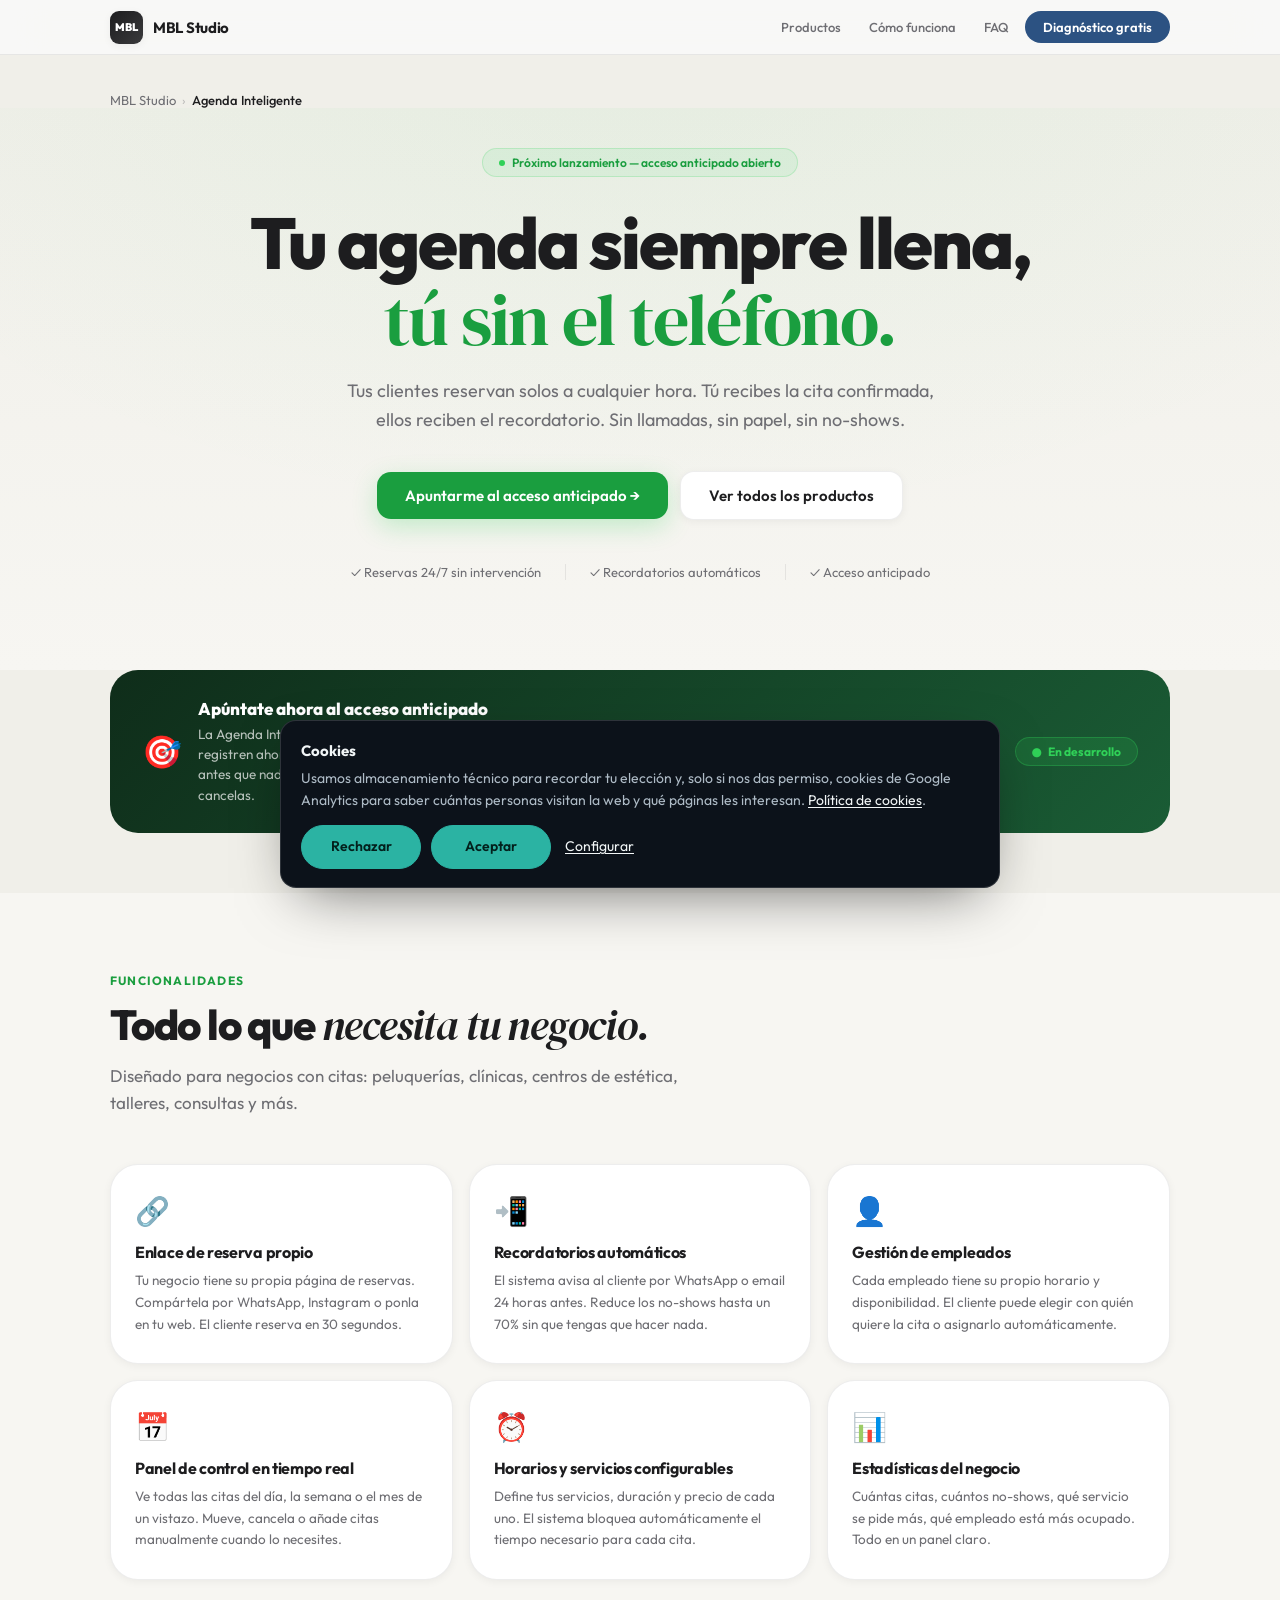
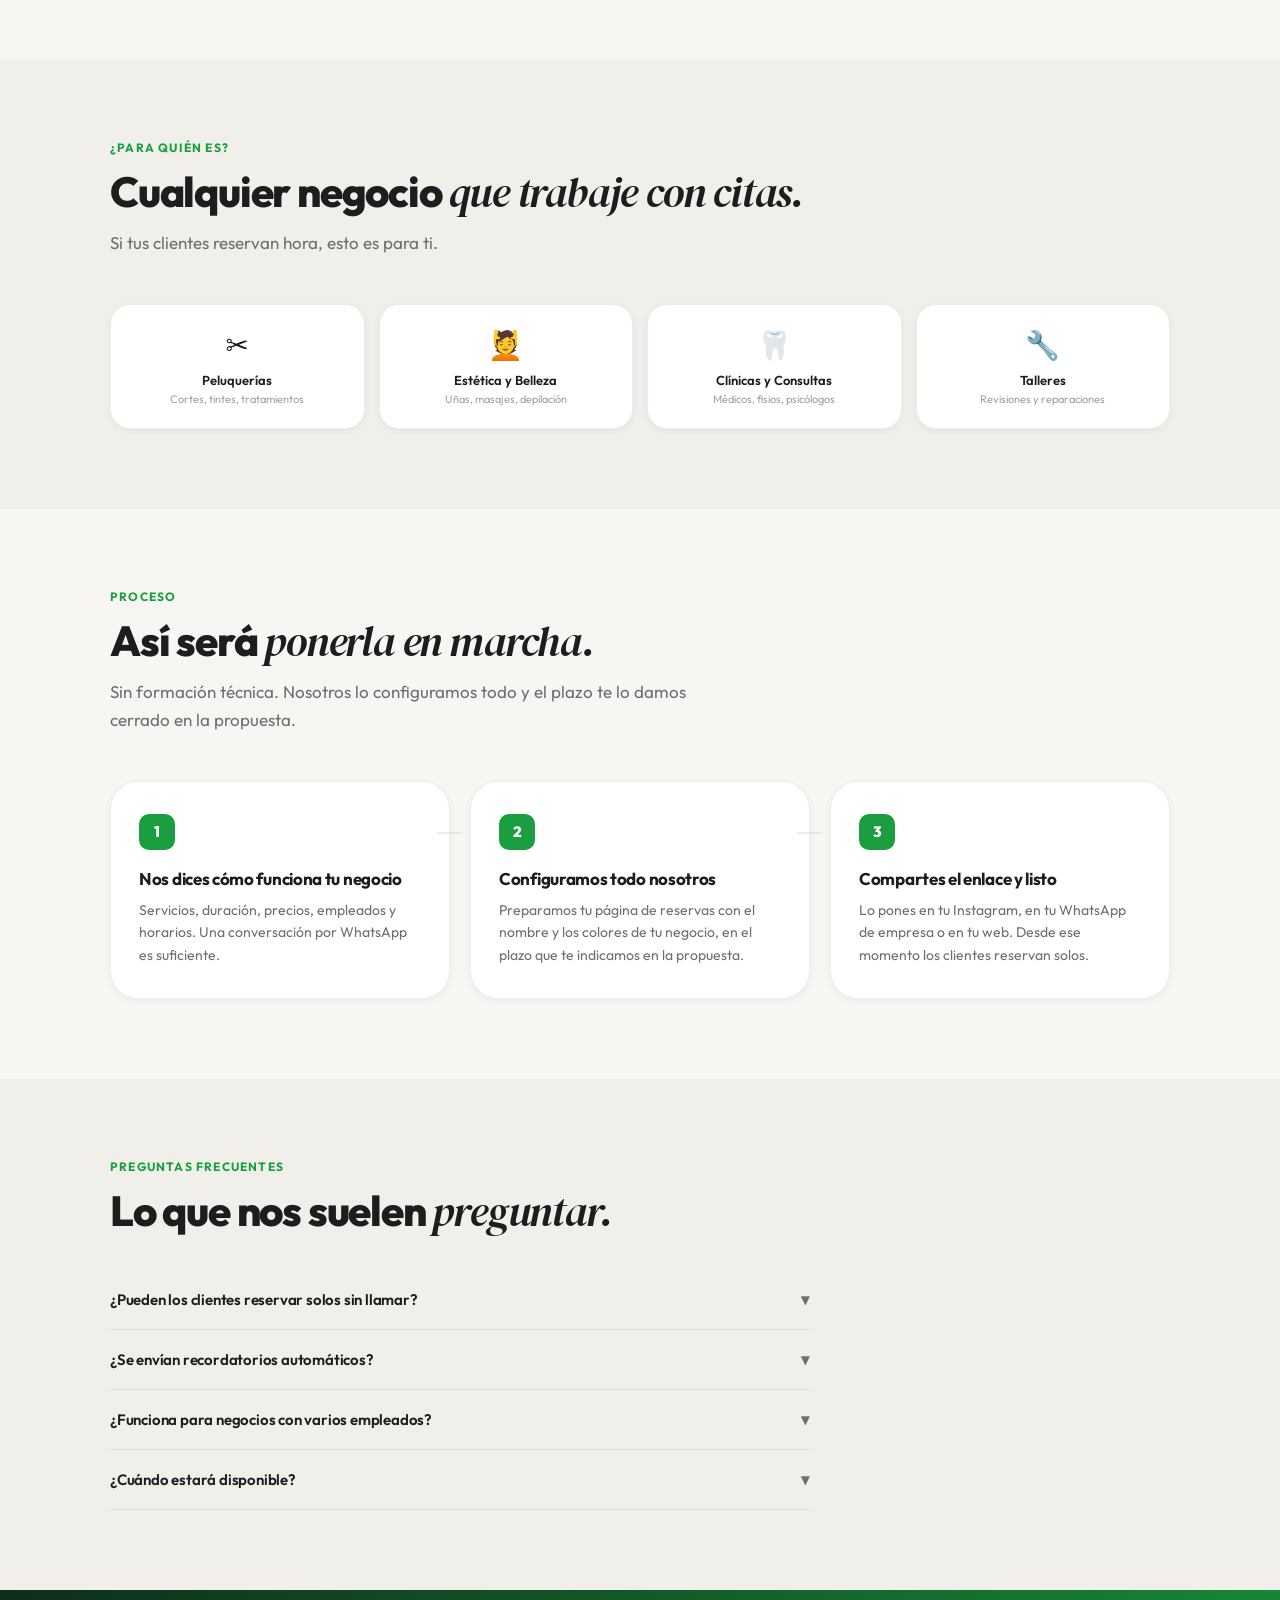
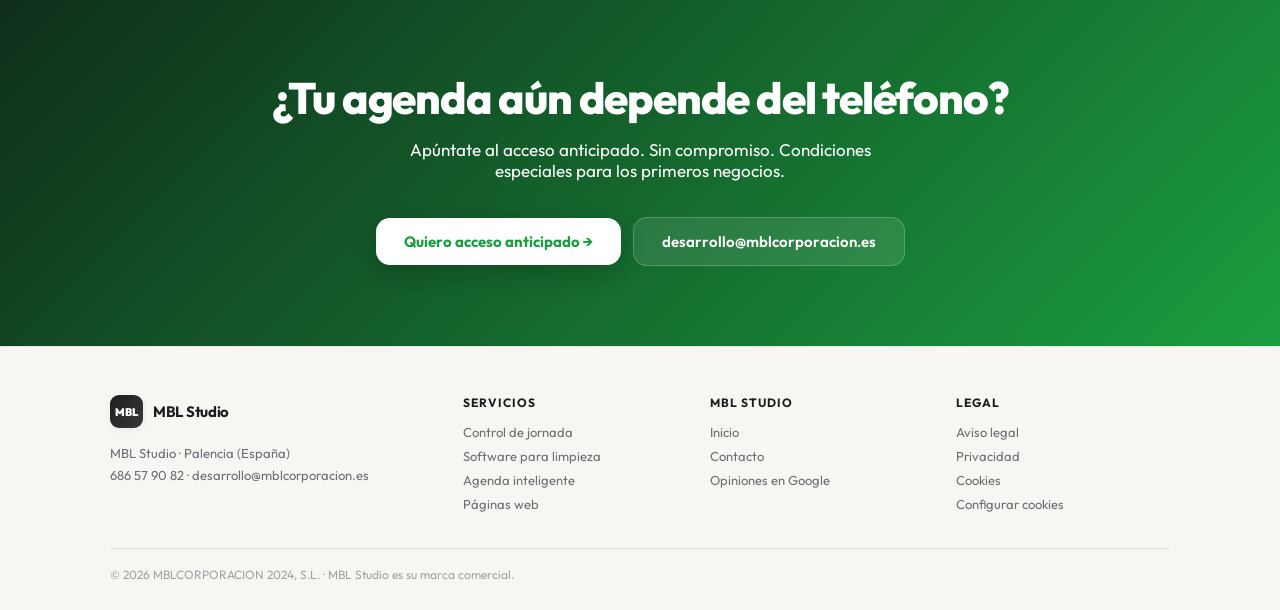
==== agenda-inteligente/index.html @ 670d8a90 "feat(legal): add legal, privacy, cookies and contact pages Same footer on every page with services, " ====
<!DOCTYPE html>
<html lang="es">
<head>
  <meta charset="UTF-8" />
  <meta name="viewport" content="width=device-width, initial-scale=1.0" />
  <title>Agenda Inteligente para Empresas | MBL Studio</title>
  <meta name="description" content="Software de agenda de citas para empresas: reservas online 24/7, recordatorios automáticos, sin llamadas ni papel. Acceso anticipado disponible. MBL Studio." />
  <link rel="canonical" href="https://mblcorporacion.es/agenda-inteligente/" />
  <link rel="icon" type="image/png" href="/og-image.png" />
  <link rel="preconnect" href="https://fonts.googleapis.com">
  <link rel="preconnect" href="https://fonts.gstatic.com" crossorigin>
  <link href="https://fonts.googleapis.com/css2?family=Outfit:wght@300;400;500;600;700;800;900&family=DM+Serif+Display:ital@0;1&display=swap" rel="stylesheet">
  <!-- Open Graph -->
  <meta property="og:type" content="website" />
  <meta property="og:url" content="https://mblcorporacion.es/agenda-inteligente/" />
  <meta property="og:title" content="Agenda Inteligente para Empresas | MBL Studio" />
  <meta property="og:description" content="Reservas online 24/7, recordatorios automáticos, sin llamadas ni papel. Acceso anticipado disponible." />
  <meta property="og:image" content="https://mblcorporacion.es/og-image.png" />
  <meta property="og:locale" content="es_ES" />
  <meta property="og:site_name" content="MBL Studio" />
  <!-- Twitter Card -->
  <meta name="twitter:card" content="summary_large_image" />
  <meta name="twitter:title" content="Agenda Inteligente | MBL Studio" />
  <meta name="twitter:description" content="Reservas online 24/7 para tu negocio. Sin llamadas ni papel." />
  <meta name="twitter:image" content="https://mblcorporacion.es/og-image.png" />
  <!-- Schema.org -->
  <script type="application/ld+json">
  {
    "@context": "https://schema.org",
    "@type": "Service",
    "name": "Agenda Inteligente MBL Studio",
    "description": "Software de gestión de citas y reservas online para pequeñas y medianas empresas. Reservas 24/7, recordatorios automáticos, gestión de empleados y horarios.",
    "provider": { "@id": "https://mblcorporacion.es/#organizacion", "name": "MBL Studio" },
    "areaServed": { "@type": "Country", "name": "España" }
  }
  </script>
  <script type="application/ld+json">
  {
    "@context": "https://schema.org",
    "@type": "BreadcrumbList",
    "itemListElement": [
      { "@type": "ListItem", "position": 1, "name": "MBL Studio", "item": "https://mblcorporacion.es/" },
      { "@type": "ListItem", "position": 2, "name": "Agenda Inteligente", "item": "https://mblcorporacion.es/agenda-inteligente/" }
    ]
  }
  </script>
  <script type="application/ld+json">
  {
    "@context": "https://schema.org",
    "@type": "FAQPage",
    "mainEntity": [
      {
        "@type": "Question",
        "name": "¿Pueden los clientes reservar cita solos sin llamar?",
        "acceptedAnswer": { "@type": "Answer", "text": "Sí. Cada negocio tiene su propio enlace de reserva que puedes compartir por WhatsApp, Instagram o tu web. El cliente elige el servicio, el empleado y el horario disponible, y confirma en un clic. Sin llamadas, sin papel." }
      },
      {
        "@type": "Question",
        "name": "¿Se envían recordatorios automáticos?",
        "acceptedAnswer": { "@type": "Answer", "text": "Sí. El sistema envía recordatorios automáticos por WhatsApp o email antes de cada cita para reducir los no-shows. Tú decides cuándo y cómo." }
      },
      {
        "@type": "Question",
        "name": "¿Funciona para negocios con varios empleados?",
        "acceptedAnswer": { "@type": "Answer", "text": "Sí. Cada empleado tiene su propio calendario y disponibilidad. El cliente puede elegir con quién quiere la cita o dejarlo al azar." }
      },
      {
        "@type": "Question",
        "name": "¿Cuándo estará disponible?",
        "acceptedAnswer": { "@type": "Answer", "text": "La Agenda Inteligente está en desarrollo activo. Los negocios que se apunten ahora a la lista de acceso anticipado tendrán condiciones especiales de lanzamiento y acceso antes que nadie." }
      }
    ]
  }
  </script>
  <!-- Cookie consent: loads Google Analytics only after the visitor accepts -->
  <script src="/assets/consent.js" defer></script>
  <style>
    :root {
      --bg: #f0efe9; --bg2: #f7f6f2; --surface: #ffffff;
      --border: rgba(0,0,0,0.07); --border2: rgba(0,0,0,0.04);
      --text: #1d1d1f; --muted: #6e6e73; --soft: #a1a1a6;
      --accent: #2c5282; --accent-h: #2a4a7f;
      --accent-light: rgba(44,82,130,0.07); --accent-mid: rgba(44,82,130,0.13);
      --green: #30d158; --green2: #1a9e3f;
      --radius: 20px; --radius2: 28px;
      --shadow-sm: 0 2px 8px rgba(0,0,0,0.05);
      --shadow: 0 8px 32px rgba(0,0,0,0.07), 0 2px 8px rgba(0,0,0,0.04);
      --shadow-lg: 0 24px 64px rgba(0,0,0,0.09), 0 8px 24px rgba(0,0,0,0.05);
      --max: 1060px; --font: 'Outfit', system-ui, sans-serif; --serif: 'DM Serif Display', Georgia, serif;
    }
    *, *::before, *::after { box-sizing: border-box; margin: 0; padding: 0; }
    html { scroll-behavior: smooth; }
    body { font-family: var(--font); background: var(--bg); color: var(--text); overflow-x: hidden; -webkit-font-smoothing: antialiased; }
    .container { width: min(var(--max), calc(100% - 40px)); margin: 0 auto; }

    .reveal { opacity: 0; transform: translateY(24px); transition: opacity 0.7s cubic-bezier(.22,.68,0,1.2), transform 0.7s cubic-bezier(.22,.68,0,1.2); }
    .reveal.visible { opacity: 1; transform: translateY(0); }
    .reveal-delay-1 { transition-delay: 0.1s; } .reveal-delay-2 { transition-delay: 0.2s; } .reveal-delay-3 { transition-delay: 0.3s; }

    header { position: fixed; top: 0; left: 0; right: 0; z-index: 200; background: rgba(250,250,250,0.85); backdrop-filter: saturate(180%) blur(22px); -webkit-backdrop-filter: saturate(180%) blur(22px); border-bottom: 1px solid var(--border); }
    .nav-inner { display: flex; align-items: center; justify-content: space-between; height: 54px; }
    .brand { display: flex; align-items: center; gap: 10px; text-decoration: none; color: var(--text); }
    .brand-mark { width: 33px; height: 33px; border-radius: 9px; background: linear-gradient(135deg, #1d1d1f 0%, #3a3a3c 100%); display: flex; align-items: center; justify-content: center; box-shadow: var(--shadow-sm); flex-shrink: 0; }
    .brand-mark span { font-weight: 900; font-size: 11px; color: white; letter-spacing: -0.3px; }
    .brand-name { font-weight: 700; font-size: 15px; letter-spacing: -0.3px; }
    nav { display: flex; align-items: center; gap: 4px; }
    .nav-link { font-size: 13px; font-weight: 500; color: var(--muted); text-decoration: none; padding: 6px 12px; border-radius: 20px; transition: color 0.2s, background 0.2s; }
    .nav-link:hover { color: var(--text); background: rgba(0,0,0,0.05); }
    .nav-cta { font-size: 13px; font-weight: 600; color: white; background: var(--accent); border: none; cursor: pointer; padding: 8px 18px; border-radius: 20px; text-decoration: none; transition: background 0.2s, transform 0.15s; white-space: nowrap; }
    .nav-cta:hover { background: var(--accent-h); transform: translateY(-1px); }

    .breadcrumb { padding: 80px 0 0; }
    .breadcrumb-inner { padding: 12px 0 0; display: flex; align-items: center; gap: 6px; font-size: 13px; color: var(--muted); }
    .breadcrumb-inner a { color: var(--muted); text-decoration: none; }
    .breadcrumb-inner a:hover { color: var(--accent); }
    .breadcrumb-sep { opacity: .4; }
    .breadcrumb-current { color: var(--text); font-weight: 500; }

    .hero { padding: 40px 0 90px; position: relative; overflow: hidden; }
    .hero::before { content: ''; position: absolute; inset: 0; z-index: 0; background: radial-gradient(ellipse 900px 500px at 50% -80px, rgba(48,209,88,0.06), transparent), linear-gradient(180deg, var(--bg) 0%, var(--bg2) 100%); }
    .hero-content { position: relative; z-index: 1; text-align: center; }
    .hero-badge { display: inline-flex; align-items: center; gap: 7px; background: rgba(48,209,88,0.08); border: 1px solid rgba(48,209,88,0.2); border-radius: 999px; padding: 6px 16px; font-size: 12px; font-weight: 600; color: var(--green2); margin-bottom: 28px; opacity: 0; transform: translateY(12px); animation: fadeUp 0.6s 0.1s ease forwards; }
    .badge-dot { width: 6px; height: 6px; border-radius: 50%; background: var(--green); animation: blink 2s ease infinite; }
    @keyframes blink { 0%,100%{opacity:1} 50%{opacity:0.4} }
    .hero-title { font-size: clamp(38px, 6vw, 72px); font-weight: 800; letter-spacing: -2px; line-height: 1.05; margin-bottom: 20px; opacity: 0; transform: translateY(20px); animation: fadeUp 0.7s 0.2s ease forwards; }
    .hero-title em { font-style: normal; font-family: var(--serif); font-weight: 400; color: var(--green2); }
    .hero-sub { font-size: clamp(15px, 2vw, 18px); font-weight: 400; color: var(--muted); max-width: 52ch; margin: 0 auto 36px; line-height: 1.6; opacity: 0; transform: translateY(20px); animation: fadeUp 0.7s 0.3s ease forwards; }
    .hero-actions { display: flex; align-items: center; justify-content: center; gap: 12px; flex-wrap: wrap; opacity: 0; transform: translateY(20px); animation: fadeUp 0.7s 0.4s ease forwards; }
    @keyframes fadeUp { to { opacity: 1; transform: translateY(0); } }
    .btn-primary { display: inline-flex; align-items: center; gap: 8px; background: var(--green2); color: white; font-family: var(--font); font-weight: 600; font-size: 15px; padding: 14px 28px; border-radius: 14px; border: none; cursor: pointer; text-decoration: none; box-shadow: 0 8px 24px rgba(48,209,88,0.25); transition: background 0.2s, transform 0.15s, box-shadow 0.2s; }
    .btn-primary:hover { background: #158a34; transform: translateY(-2px); box-shadow: 0 12px 32px rgba(48,209,88,0.32); }
    .btn-secondary { display: inline-flex; align-items: center; gap: 8px; background: var(--surface); color: var(--text); font-family: var(--font); font-weight: 600; font-size: 15px; padding: 14px 28px; border-radius: 14px; border: 1px solid var(--border); cursor: pointer; text-decoration: none; box-shadow: var(--shadow-sm); transition: background 0.2s, transform 0.15s; }
    .btn-secondary:hover { background: var(--bg2); transform: translateY(-2px); }
    .hero-proof { margin-top: 44px; display: flex; align-items: center; justify-content: center; gap: 24px; flex-wrap: wrap; opacity: 0; animation: fadeUp 0.7s 0.6s ease forwards; }
    .proof-item { display: flex; align-items: center; gap: 7px; font-size: 13px; color: var(--muted); }
    .proof-div { width: 1px; height: 16px; background: var(--border); }

    /* EARLY ACCESS BANNER */
    .early-banner { background: linear-gradient(135deg, #0f2d1a, #1a5c35); border-radius: var(--radius2); padding: 28px 32px; display: flex; align-items: center; justify-content: space-between; gap: 20px; flex-wrap: wrap; }
    .early-left { display: flex; align-items: center; gap: 16px; }
    .early-icon { font-size: 32px; flex-shrink: 0; }
    .early-text h3 { font-size: 17px; font-weight: 800; color: white; margin-bottom: 5px; }
    .early-text p { font-size: 13.5px; color: rgba(255,255,255,.7); line-height: 1.5; max-width: 50ch; }
    .early-text p strong { color: white; }
    .early-pill { display: flex; align-items: center; gap: 6px; background: rgba(48,209,88,.15); border: 1px solid rgba(48,209,88,.3); border-radius: 999px; padding: 6px 16px; font-size: 12px; font-weight: 700; color: var(--green); white-space: nowrap; }

    section { padding: 80px 0; }
    .section-label { font-size: 12px; font-weight: 700; letter-spacing: 1.2px; text-transform: uppercase; color: var(--green2); margin-bottom: 14px; }
    .section-title { font-size: clamp(26px, 4vw, 42px); font-weight: 800; letter-spacing: -1.2px; line-height: 1.1; margin-bottom: 14px; }
    .section-title em { font-style: italic; font-family: var(--serif); font-weight: 400; }
    .section-sub { font-size: 17px; color: var(--muted); line-height: 1.6; max-width: 54ch; margin-bottom: 48px; }

    .funciones { background: var(--bg2); }
    .funciones-grid { display: grid; grid-template-columns: repeat(3, 1fr); gap: 16px; }
    .funcion-card { background: var(--surface); border: 1px solid var(--border); border-radius: var(--radius2); padding: 28px 24px; box-shadow: var(--shadow-sm); transition: transform 0.25s cubic-bezier(.22,.68,0,1.2), box-shadow 0.25s; }
    .funcion-card:hover { transform: translateY(-4px); box-shadow: var(--shadow); }
    .funcion-icon { font-size: 28px; margin-bottom: 14px; display: block; }
    .funcion-card h3 { font-size: 16px; font-weight: 700; letter-spacing: -0.3px; margin-bottom: 8px; }
    .funcion-card p { font-size: 13.5px; color: var(--muted); line-height: 1.6; }

    .sectores { background: var(--bg); }
    .sectores-grid { display: grid; grid-template-columns: repeat(4, 1fr); gap: 14px; }
    .sector-card { background: var(--surface); border: 1px solid var(--border); border-radius: var(--radius); padding: 22px 18px; text-align: center; box-shadow: var(--shadow-sm); transition: transform 0.25s cubic-bezier(.22,.68,0,1.2), box-shadow 0.25s; }
    .sector-card:hover { transform: translateY(-3px); box-shadow: var(--shadow); border-color: var(--green2); }
    .sector-emoji { font-size: 28px; margin-bottom: 10px; display: block; }
    .sector-name { font-size: 13px; font-weight: 600; margin-bottom: 4px; }
    .sector-desc { font-size: 11px; color: var(--soft); }

    .como { background: var(--bg2); }
    .steps-grid { display: grid; grid-template-columns: repeat(3, 1fr); gap: 20px; }
    .step-card { background: var(--surface); border: 1px solid var(--border); border-radius: var(--radius2); padding: 32px 28px; box-shadow: var(--shadow-sm); position: relative; }
    .step-num { width: 36px; height: 36px; border-radius: 10px; background: var(--green2); color: white; font-size: 15px; font-weight: 800; display: flex; align-items: center; justify-content: center; margin-bottom: 18px; }
    .step-card h3 { font-size: 17px; font-weight: 700; margin-bottom: 10px; letter-spacing: -0.3px; }
    .step-card p { font-size: 14px; color: var(--muted); line-height: 1.6; }
    .step-connector { position: absolute; top: 50px; right: -12px; width: 24px; height: 2px; background: var(--border); z-index: 1; }

    .faq { background: var(--bg); }
    .faq-list { display: flex; flex-direction: column; gap: 0; max-width: 700px; }
    .faq-item { border-bottom: 1px solid var(--border); }
    .faq-q { display: flex; justify-content: space-between; align-items: center; padding: 20px 0; cursor: pointer; gap: 16px; }
    .faq-q h3 { font-size: 15px; font-weight: 600; letter-spacing: -0.2px; }
    .faq-chevron { font-size: 12px; color: var(--muted); flex-shrink: 0; transition: transform .2s; }
    .faq-item.open .faq-chevron { transform: rotate(180deg); }
    .faq-a { font-size: 14px; color: var(--muted); line-height: 1.7; max-height: 0; overflow: hidden; transition: max-height .3s ease, padding .3s; }
    .faq-item.open .faq-a { max-height: 200px; padding-bottom: 18px; }

    .cta-final { background: linear-gradient(135deg, #0f2d1a 0%, #1a9e3f 100%); color: white; text-align: center; padding: 80px 0; }
    .cta-final h2 { font-size: clamp(28px, 4vw, 44px); font-weight: 800; letter-spacing: -1.2px; margin-bottom: 14px; }
    .cta-final p { font-size: 17px; opacity: .75; margin-bottom: 36px; max-width: 48ch; margin-left: auto; margin-right: auto; }
    .cta-row { display: flex; align-items: center; justify-content: center; gap: 12px; flex-wrap: wrap; }
    .btn-white { display: inline-flex; align-items: center; gap: 8px; background: white; color: var(--green2); font-family: var(--font); font-weight: 700; font-size: 15px; padding: 14px 28px; border-radius: 14px; text-decoration: none; transition: transform .15s, box-shadow .2s; box-shadow: 0 8px 24px rgba(0,0,0,.2); }
    .btn-white:hover { transform: translateY(-2px); box-shadow: 0 12px 32px rgba(0,0,0,.28); }
    .btn-ghost { display: inline-flex; align-items: center; gap: 8px; background: rgba(255,255,255,.1); color: white; font-family: var(--font); font-weight: 600; font-size: 15px; padding: 14px 28px; border-radius: 14px; border: 1px solid rgba(255,255,255,.2); text-decoration: none; transition: background .2s, transform .15s; }
    .btn-ghost:hover { background: rgba(255,255,255,.18); transform: translateY(-2px); }

    /* FOOTER */
    footer { background: var(--bg2); border-top: 1px solid var(--border); padding: 48px 0 28px; }
    .footer-grid { display: grid; grid-template-columns: 1.5fr 1fr 1fr 1fr; gap: 32px; }
    .footer-nap { font-style: normal; font-size: 13px; color: var(--muted); line-height: 1.7; margin-top: 14px; }
    .footer-nap a { color: var(--muted); text-decoration: none; }
    .footer-title { font-size: 12px; font-weight: 700; letter-spacing: 1px; text-transform: uppercase; color: var(--text); margin-bottom: 10px; }
    .footer-col a { display: block; font-size: 13px; color: var(--muted); text-decoration: none; padding: 4px 0; }
    .footer-col a:hover, .footer-nap a:hover { color: var(--accent); }
    .footer-bottom { margin-top: 32px; padding-top: 18px; border-top: 1px solid var(--border); font-size: 12px; color: var(--soft); }
    @media (max-width: 768px) { .footer-grid { grid-template-columns: 1fr 1fr; } .footer-about { grid-column: 1 / -1; } }

    @media (max-width: 768px) {
      .funciones-grid, .steps-grid { grid-template-columns: 1fr; }
      .step-connector { display: none; }
      .sectores-grid { grid-template-columns: repeat(2, 1fr); }
      nav { display: none; }
    }
  </style>
</head>
<body>

<header>
  <div class="container">
    <div class="nav-inner">
      <a class="brand" href="/">
        <div class="brand-mark"><span>MBL</span></div>
        <span class="brand-name">MBL Studio</span>
      </a>
      <nav>
        <a class="nav-link" href="/#productos">Productos</a>
        <a class="nav-link" href="/#como">Cómo funciona</a>
        <a class="nav-link" href="/#faq">FAQ</a>
        <a class="nav-cta" href="/diagnostico/">Diagnóstico gratis</a>
      </nav>
    </div>
  </div>
</header>

<div class="breadcrumb">
  <div class="container">
    <div class="breadcrumb-inner">
      <a href="/">MBL Studio</a>
      <span class="breadcrumb-sep">›</span>
      <span class="breadcrumb-current">Agenda Inteligente</span>
    </div>
  </div>
</div>

<div class="hero">
  <div class="container">
    <div class="hero-content">
      <div class="hero-badge">
        <div class="badge-dot"></div>
        Próximo lanzamiento — acceso anticipado abierto
      </div>
      <h1 class="hero-title">
        Tu agenda siempre llena,<br><em>tú sin el teléfono.</em>
      </h1>
      <p class="hero-sub">
        Tus clientes reservan solos a cualquier hora. Tú recibes la cita confirmada, ellos reciben el recordatorio. Sin llamadas, sin papel, sin no-shows.
      </p>
      <div class="hero-actions">
        <a class="btn-primary" href="/diagnostico/">Apuntarme al acceso anticipado →</a>
        <a class="btn-secondary" href="/#productos">Ver todos los productos</a>
      </div>
      <div class="hero-proof">
        <div class="proof-item">✓ Reservas 24/7 sin intervención</div>
        <div class="proof-div"></div>
        <div class="proof-item">✓ Recordatorios automáticos</div>
        <div class="proof-div"></div>
        <div class="proof-item">✓ Acceso anticipado</div>
      </div>
    </div>
  </div>
</div>

<!-- EARLY ACCESS -->
<section style="padding: 0 0 60px;">
  <div class="container">
    <div class="early-banner reveal">
      <div class="early-left">
        <div class="early-icon">🎯</div>
        <div class="early-text">
          <h3>Apúntate ahora al acceso anticipado</h3>
          <p>La Agenda Inteligente está en desarrollo activo. Los negocios que se registren ahora tendrán <strong>condiciones especiales de lanzamiento</strong> y acceso antes que nadie. Sin compromiso — si cuando salga no te convence, cancelas.</p>
        </div>
      </div>
      <div class="early-pill">
        <span>●</span> En desarrollo
      </div>
    </div>
  </div>
</section>

<!-- FUNCIONALIDADES -->
<section class="funciones">
  <div class="container">
    <div class="section-label">Funcionalidades</div>
    <h2 class="section-title">Todo lo que <em>necesita tu negocio.</em></h2>
    <p class="section-sub">Diseñado para negocios con citas: peluquerías, clínicas, centros de estética, talleres, consultas y más.</p>
    <div class="funciones-grid">
      <div class="funcion-card reveal">
        <span class="funcion-icon">🔗</span>
        <h3>Enlace de reserva propio</h3>
        <p>Tu negocio tiene su propia página de reservas. Compártela por WhatsApp, Instagram o ponla en tu web. El cliente reserva en 30 segundos.</p>
      </div>
      <div class="funcion-card reveal reveal-delay-1">
        <span class="funcion-icon">📲</span>
        <h3>Recordatorios automáticos</h3>
        <p>El sistema avisa al cliente por WhatsApp o email 24 horas antes. Reduce los no-shows hasta un 70% sin que tengas que hacer nada.</p>
      </div>
      <div class="funcion-card reveal reveal-delay-2">
        <span class="funcion-icon">👤</span>
        <h3>Gestión de empleados</h3>
        <p>Cada empleado tiene su propio horario y disponibilidad. El cliente puede elegir con quién quiere la cita o asignarlo automáticamente.</p>
      </div>
      <div class="funcion-card reveal">
        <span class="funcion-icon">📅</span>
        <h3>Panel de control en tiempo real</h3>
        <p>Ve todas las citas del día, la semana o el mes de un vistazo. Mueve, cancela o añade citas manualmente cuando lo necesites.</p>
      </div>
      <div class="funcion-card reveal reveal-delay-1">
        <span class="funcion-icon">⏰</span>
        <h3>Horarios y servicios configurables</h3>
        <p>Define tus servicios, duración y precio de cada uno. El sistema bloquea automáticamente el tiempo necesario para cada cita.</p>
      </div>
      <div class="funcion-card reveal reveal-delay-2">
        <span class="funcion-icon">📊</span>
        <h3>Estadísticas del negocio</h3>
        <p>Cuántas citas, cuántos no-shows, qué servicio se pide más, qué empleado está más ocupado. Todo en un panel claro.</p>
      </div>
    </div>
  </div>
</section>

<!-- SECTORES -->
<section class="sectores">
  <div class="container">
    <div class="section-label">¿Para quién es?</div>
    <h2 class="section-title">Cualquier negocio <em>que trabaje con citas.</em></h2>
    <p class="section-sub">Si tus clientes reservan hora, esto es para ti.</p>
    <div class="sectores-grid reveal">
      <div class="sector-card">
        <span class="sector-emoji">✂️</span>
        <div class="sector-name">Peluquerías</div>
        <div class="sector-desc">Cortes, tintes, tratamientos</div>
      </div>
      <div class="sector-card">
        <span class="sector-emoji">💆</span>
        <div class="sector-name">Estética y Belleza</div>
        <div class="sector-desc">Uñas, masajes, depilación</div>
      </div>
      <div class="sector-card">
        <span class="sector-emoji">🦷</span>
        <div class="sector-name">Clínicas y Consultas</div>
        <div class="sector-desc">Médicos, fisios, psicólogos</div>
      </div>
      <div class="sector-card">
        <span class="sector-emoji">🔧</span>
        <div class="sector-name">Talleres</div>
        <div class="sector-desc">Revisiones y reparaciones</div>
      </div>
    </div>
  </div>
</section>

<!-- CÓMO FUNCIONA -->
<section class="como">
  <div class="container">
    <div class="section-label">Proceso</div>
    <h2 class="section-title">Así será <em>ponerla en marcha.</em></h2>
    <p class="section-sub">Sin formación técnica. Nosotros lo configuramos todo y el plazo te lo damos cerrado en la propuesta.</p>
    <div class="steps-grid">
      <div class="step-card reveal">
        <div class="step-connector"></div>
        <div class="step-num">1</div>
        <h3>Nos dices cómo funciona tu negocio</h3>
        <p>Servicios, duración, precios, empleados y horarios. Una conversación por WhatsApp es suficiente.</p>
      </div>
      <div class="step-card reveal reveal-delay-1">
        <div class="step-connector"></div>
        <div class="step-num">2</div>
        <h3>Configuramos todo nosotros</h3>
        <p>Preparamos tu página de reservas con el nombre y los colores de tu negocio, en el plazo que te indicamos en la propuesta.</p>
      </div>
      <div class="step-card reveal reveal-delay-2">
        <div class="step-num">3</div>
        <h3>Compartes el enlace y listo</h3>
        <p>Lo pones en tu Instagram, en tu WhatsApp de empresa o en tu web. Desde ese momento los clientes reservan solos.</p>
      </div>
    </div>
  </div>
</section>

<!-- FAQ -->
<section class="faq">
  <div class="container">
    <div class="section-label">Preguntas frecuentes</div>
    <h2 class="section-title" style="margin-bottom:36px">Lo que nos suelen <em>preguntar.</em></h2>
    <div class="faq-list">
      <div class="faq-item">
        <div class="faq-q" onclick="toggleFaq(this)">
          <h3>¿Pueden los clientes reservar solos sin llamar?</h3>
          <span class="faq-chevron">▼</span>
        </div>
        <div class="faq-a">Sí. Cada negocio tiene su propio enlace de reserva que puedes compartir por WhatsApp, Instagram o tu web. El cliente elige el servicio, el empleado y el horario disponible, y confirma en un clic.</div>
      </div>
      <div class="faq-item">
        <div class="faq-q" onclick="toggleFaq(this)">
          <h3>¿Se envían recordatorios automáticos?</h3>
          <span class="faq-chevron">▼</span>
        </div>
        <div class="faq-a">Sí. El sistema envía recordatorios automáticos por WhatsApp o email antes de cada cita para reducir los no-shows. Tú decides cuándo y cómo.</div>
      </div>
      <div class="faq-item">
        <div class="faq-q" onclick="toggleFaq(this)">
          <h3>¿Funciona para negocios con varios empleados?</h3>
          <span class="faq-chevron">▼</span>
        </div>
        <div class="faq-a">Sí. Cada empleado tiene su propio calendario y disponibilidad. El cliente puede elegir con quién quiere la cita o dejarlo al sistema.</div>
      </div>
      <div class="faq-item">
        <div class="faq-q" onclick="toggleFaq(this)">
          <h3>¿Cuándo estará disponible?</h3>
          <span class="faq-chevron">▼</span>
        </div>
        <div class="faq-a">La Agenda Inteligente está en desarrollo activo. Los negocios que se apunten ahora tendrán condiciones especiales de lanzamiento y acceso antes que nadie.</div>
      </div>
    </div>
  </div>
</section>

<!-- CTA FINAL -->
<div class="cta-final">
  <div class="container">
    <h2 class="reveal">¿Tu agenda aún depende del teléfono?</h2>
    <p class="reveal reveal-delay-1">Apúntate al acceso anticipado. Sin compromiso. Condiciones especiales para los primeros negocios.</p>
    <div class="cta-row reveal reveal-delay-2">
      <a class="btn-white" href="/diagnostico/">Quiero acceso anticipado →</a>
      <a class="btn-ghost" href="mailto:desarrollo@mblcorporacion.es">desarrollo@mblcorporacion.es</a>
    </div>
  </div>
</div>

<footer>
  <div class="container">
    <div class="footer-grid">
      <div class="footer-about">
        <a class="brand" href="/"><div class="brand-mark"><span>MBL</span></div><span class="brand-name">MBL Studio</span></a>
        <address class="footer-nap">MBL Studio · Palencia (España)<br><a href="tel:+34686579082">686 57 90 82</a> · <a href="mailto:desarrollo@mblcorporacion.es">desarrollo@mblcorporacion.es</a></address>
      </div>
      <div class="footer-col">
        <p class="footer-title">Servicios</p>
        <a href="/control-jornada/">Control de jornada</a>
        <a href="/empresas-limpieza/">Software para limpieza</a>
        <a href="/agenda-inteligente/">Agenda inteligente</a>
        <a href="/pagina-web/">Páginas web</a>
      </div>
      <div class="footer-col">
        <p class="footer-title">MBL Studio</p>
        <a href="/">Inicio</a>
        <a href="/contacto/">Contacto</a>
        <a href="https://share.google/ra83VbyMqOb64w9Xh" target="_blank" rel="noopener">Opiniones en Google</a>
      </div>
      <div class="footer-col">
        <p class="footer-title">Legal</p>
        <a href="/aviso-legal/">Aviso legal</a>
        <a href="/privacidad/">Privacidad</a>
        <a href="/cookies/">Cookies</a>
        <a href="#" data-consent-open>Configurar cookies</a>
      </div>
    </div>
    <p class="footer-bottom">© 2026 MBLCORPORACION 2024, S.L. · MBL Studio es su marca comercial.</p>
  </div>
</footer>

<script>
  const observer = new IntersectionObserver((entries) => {
    entries.forEach(e => { if (e.isIntersecting) { e.target.classList.add('visible'); observer.unobserve(e.target); } });
  }, { threshold: 0.1 });
  document.querySelectorAll('.reveal').forEach(el => observer.observe(el));
  function toggleFaq(el) {
    const item = el.parentElement;
    const wasOpen = item.classList.contains('open');
    document.querySelectorAll('.faq-item').forEach(i => i.classList.remove('open'));
    if (!wasOpen) item.classList.add('open');
  }
</script>
</body>
</html>
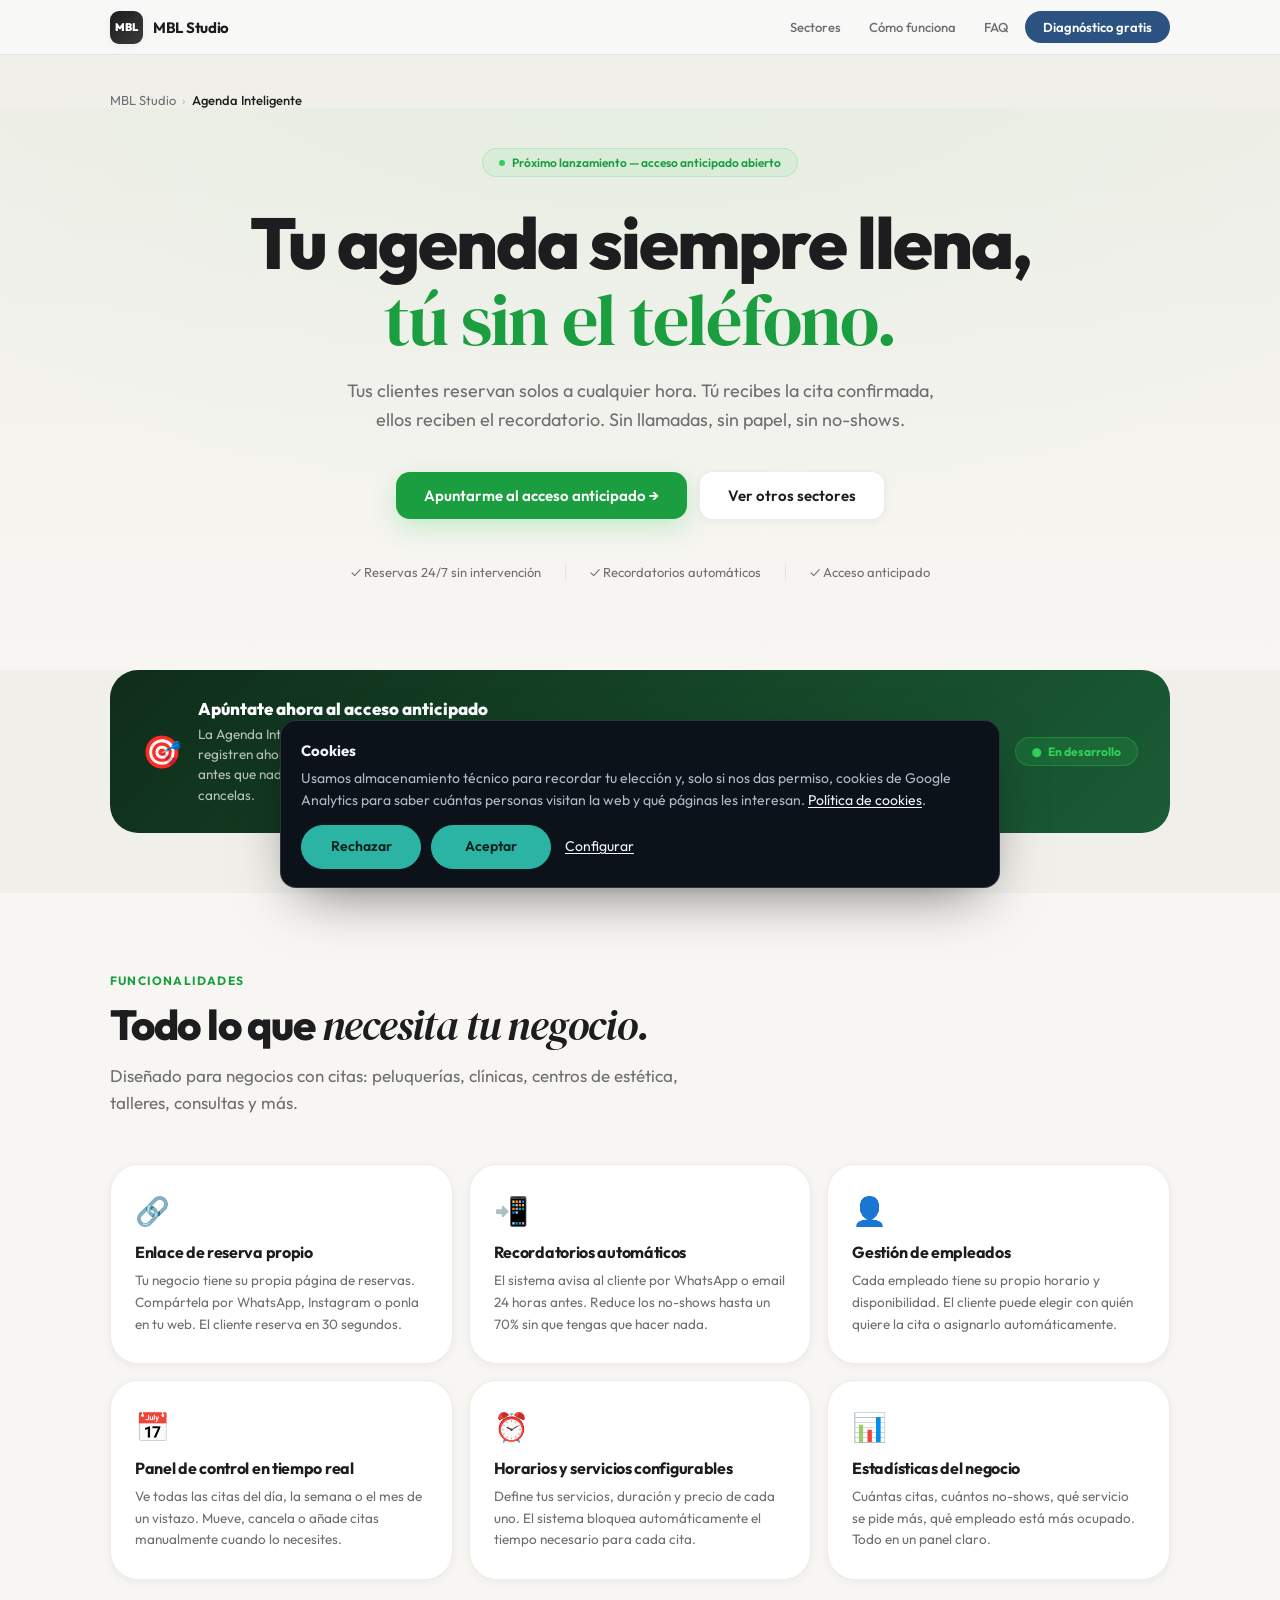
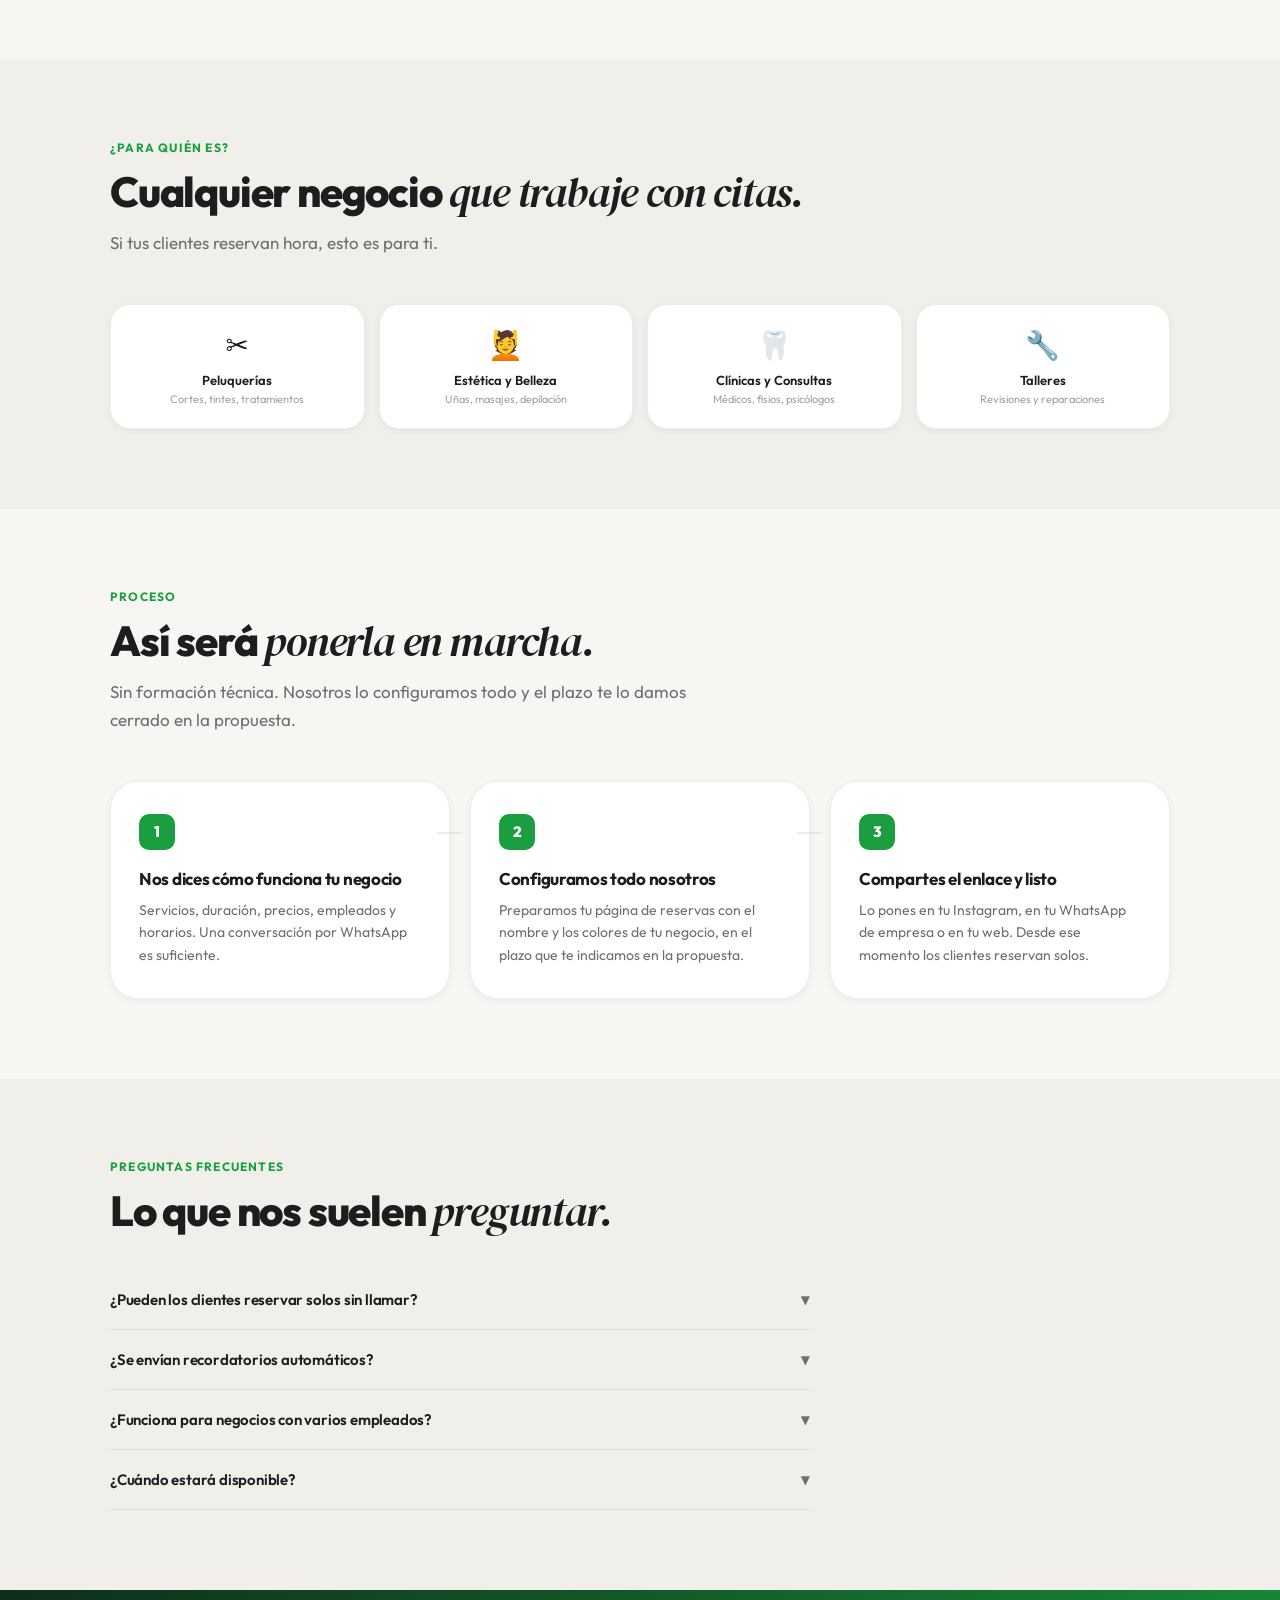
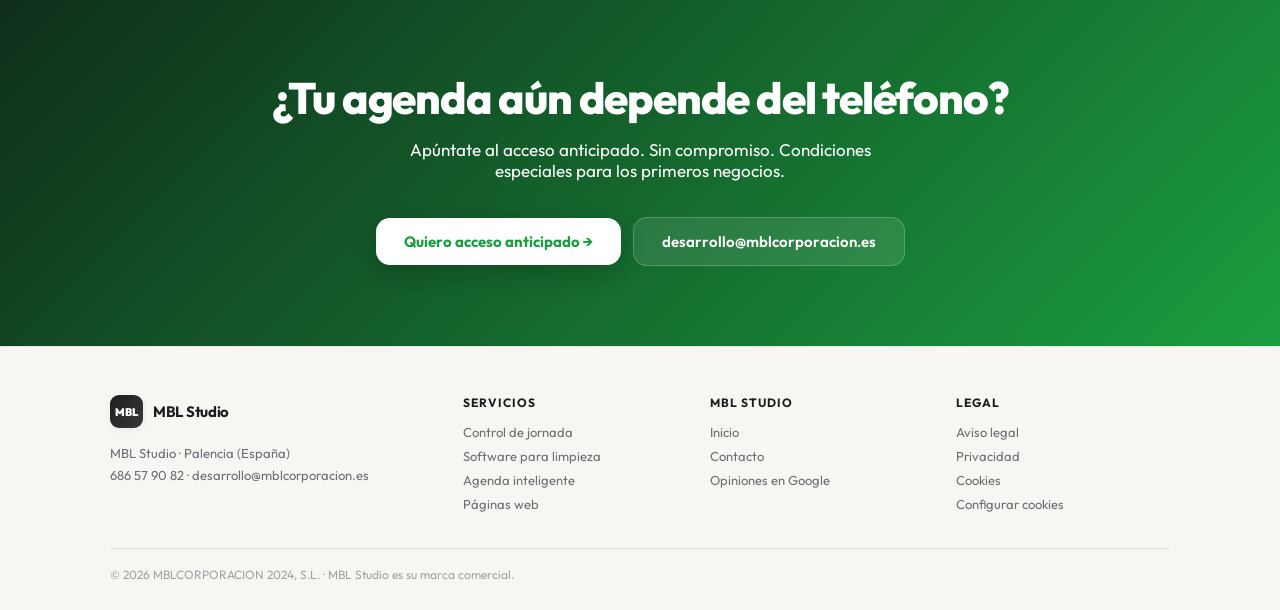
==== commit ccd46d12: "seo: fix redirects, sitemap, home links and hero fallback - landing root 308 to the main site, trail" ====
--- a/agenda-inteligente/index.html
+++ b/agenda-inteligente/index.html
@@ -222,7 +222,7 @@
         <span class="brand-name">MBL Studio</span>
       </a>
       <nav>
-        <a class="nav-link" href="/#productos">Productos</a>
+        <a class="nav-link" href="/#sectores">Sectores</a>
         <a class="nav-link" href="/#como">Cómo funciona</a>
         <a class="nav-link" href="/#faq">FAQ</a>
         <a class="nav-cta" href="/diagnostico/">Diagnóstico gratis</a>
@@ -256,7 +256,7 @@
       </p>
       <div class="hero-actions">
         <a class="btn-primary" href="/diagnostico/">Apuntarme al acceso anticipado →</a>
-        <a class="btn-secondary" href="/#productos">Ver todos los productos</a>
+        <a class="btn-secondary" href="/#sectores">Ver otros sectores</a>
       </div>
       <div class="hero-proof">
         <div class="proof-item">✓ Reservas 24/7 sin intervención</div>
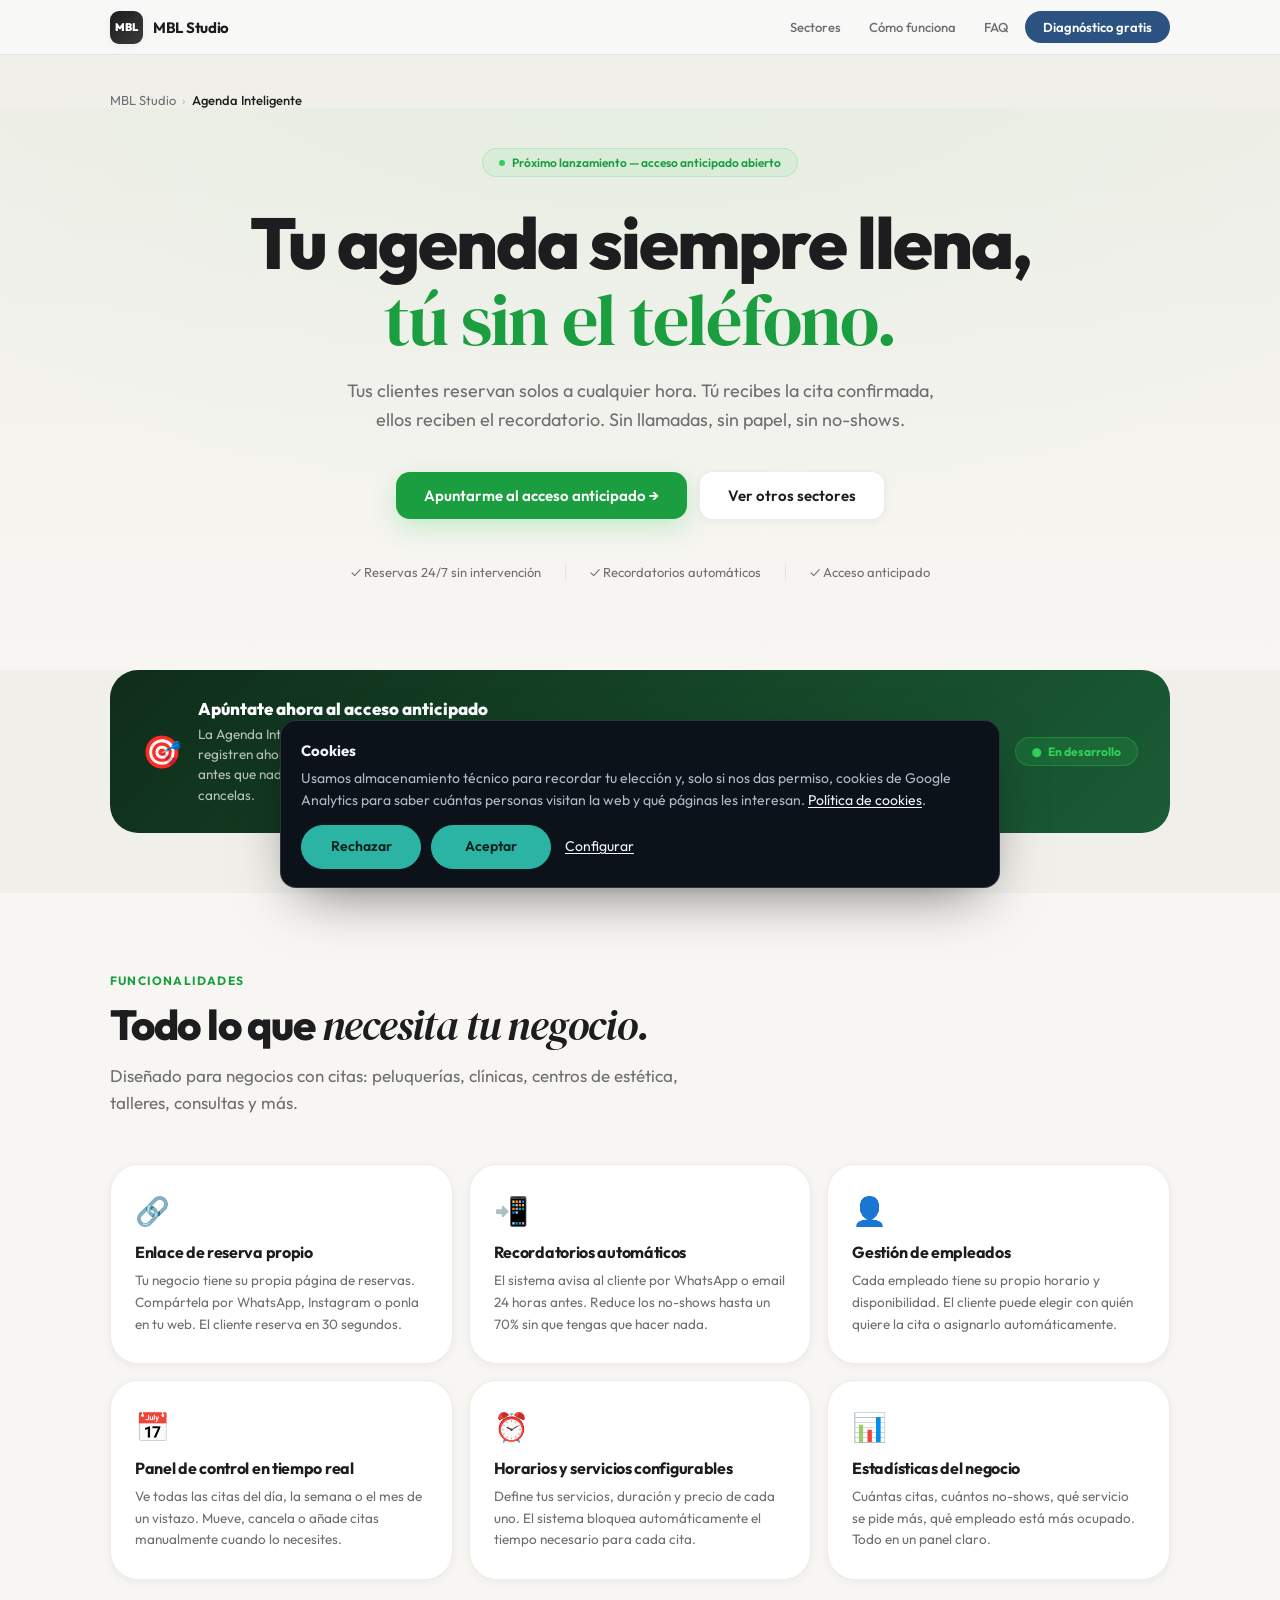
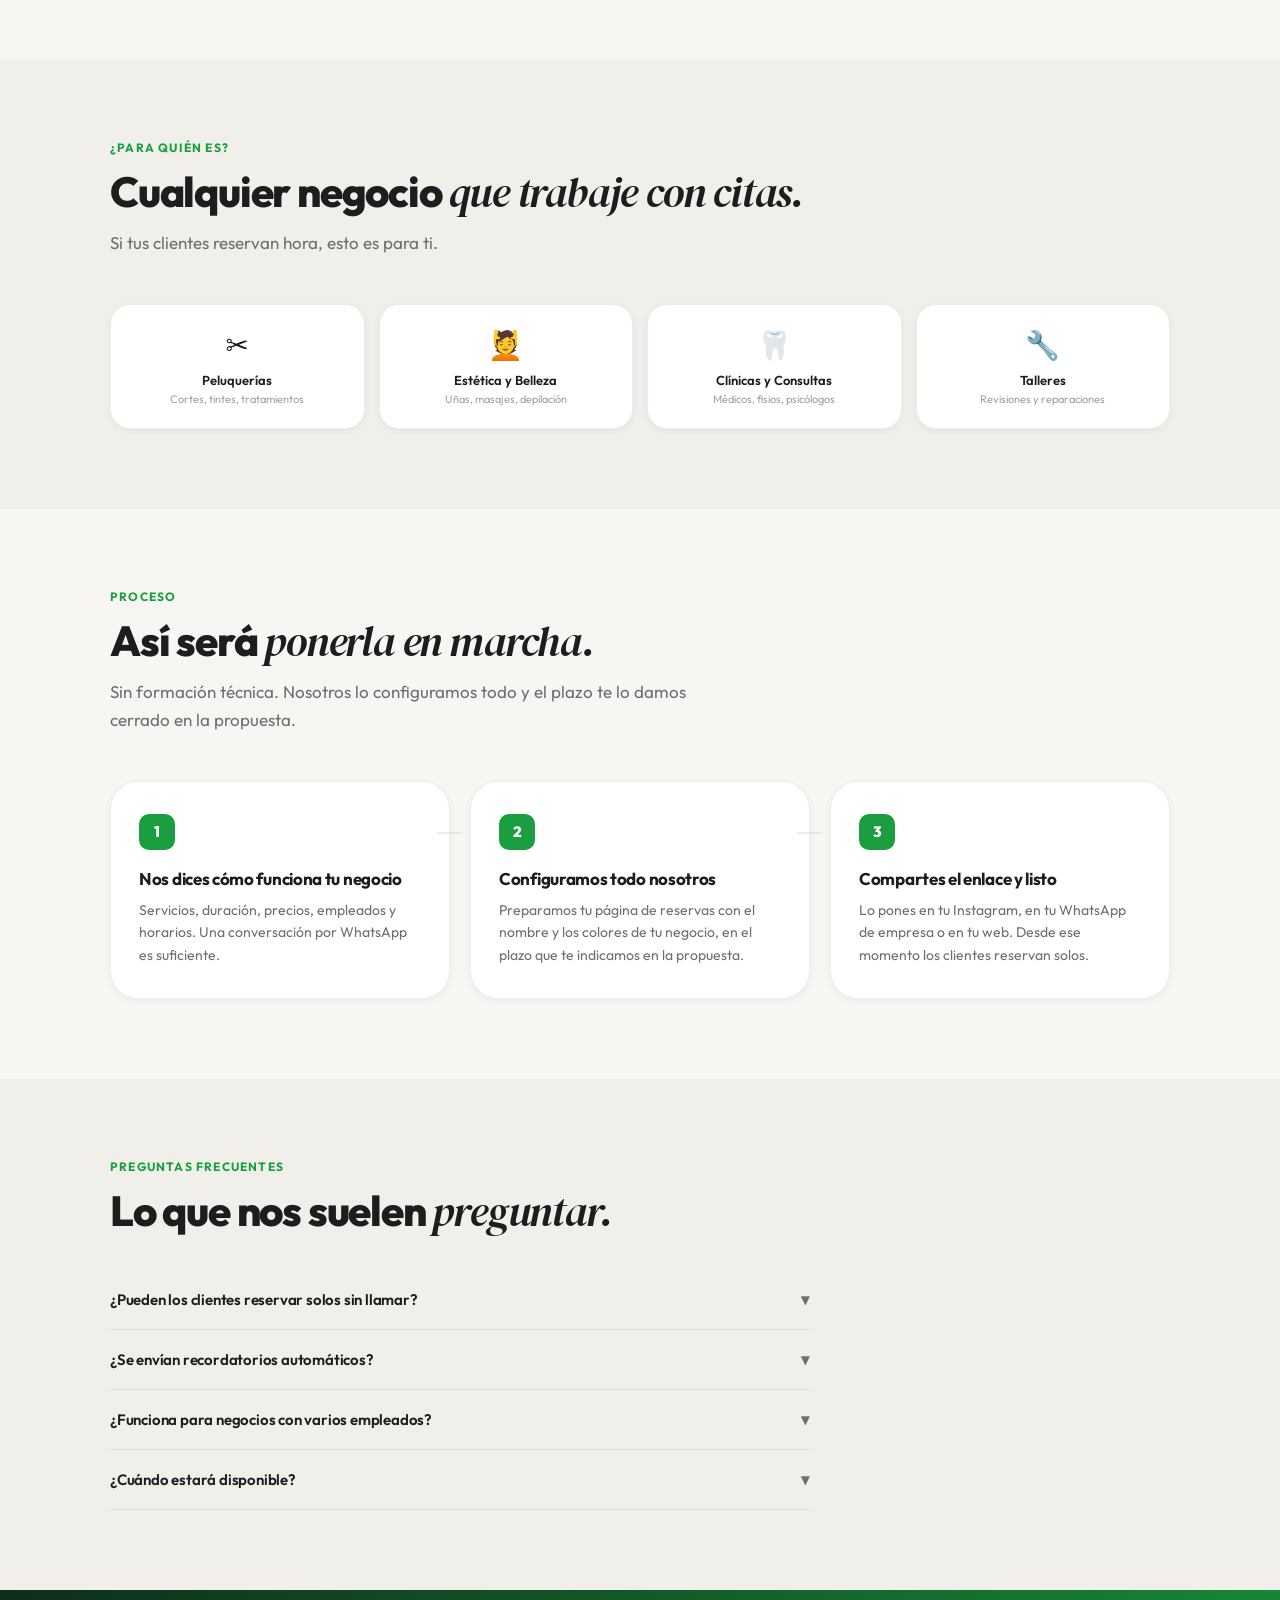
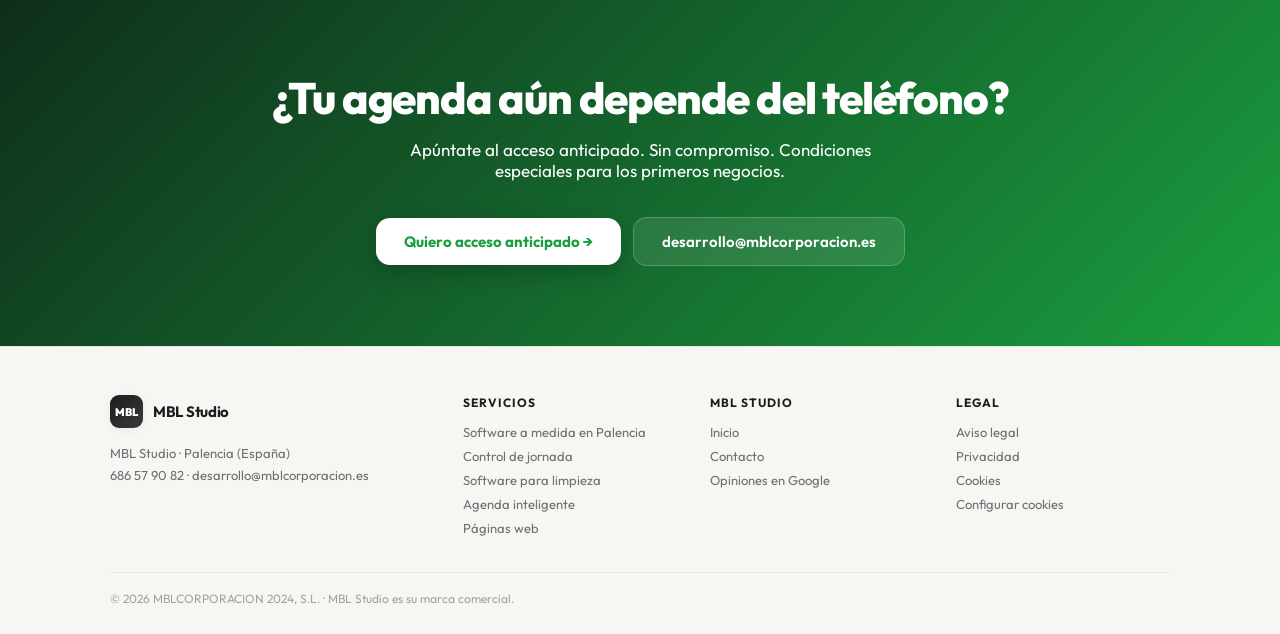
==== commit 500476db: "seo: add Palencia custom-software page and fix organization schema - New /software-a-medida-palencia" ====
--- a/agenda-inteligente/index.html
+++ b/agenda-inteligente/index.html
@@ -446,6 +446,7 @@
       </div>
       <div class="footer-col">
         <p class="footer-title">Servicios</p>
+        <a href="/software-a-medida-palencia/">Software a medida en Palencia</a>
         <a href="/control-jornada/">Control de jornada</a>
         <a href="/empresas-limpieza/">Software para limpieza</a>
         <a href="/agenda-inteligente/">Agenda inteligente</a>
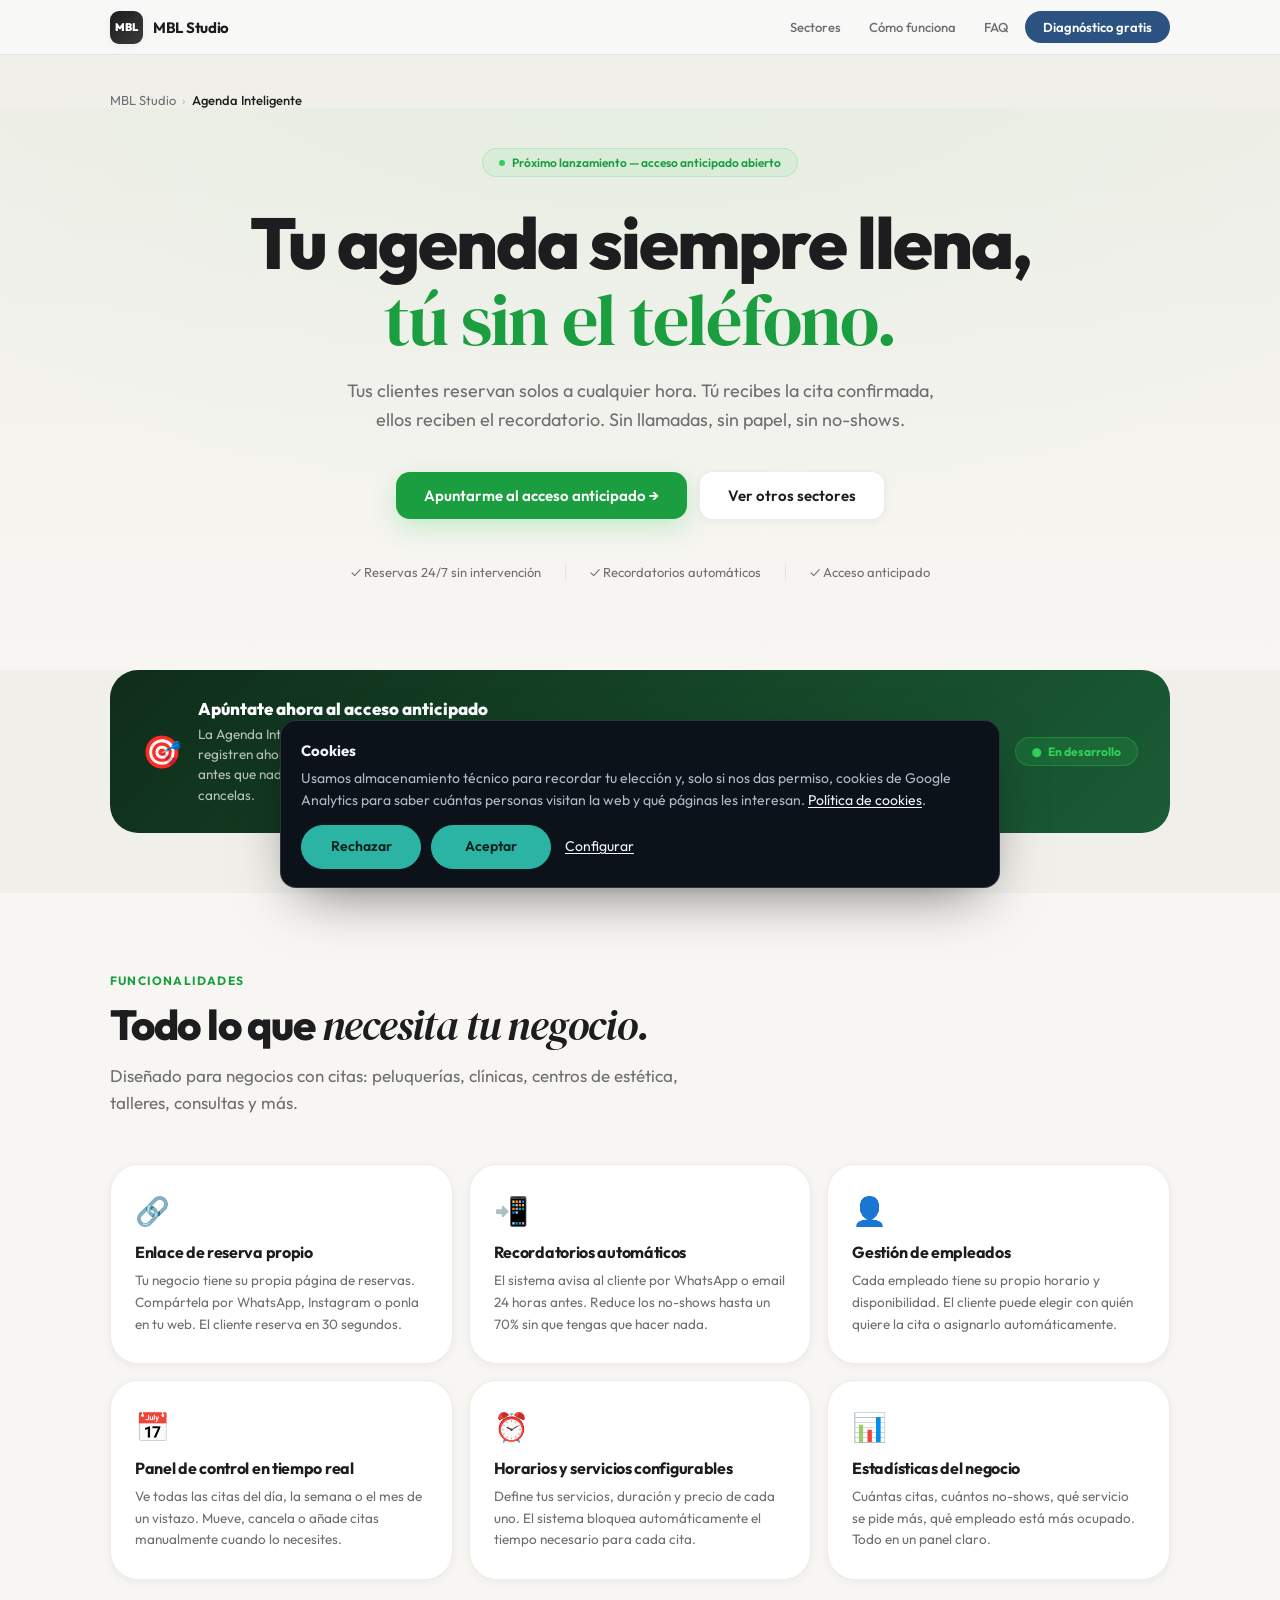
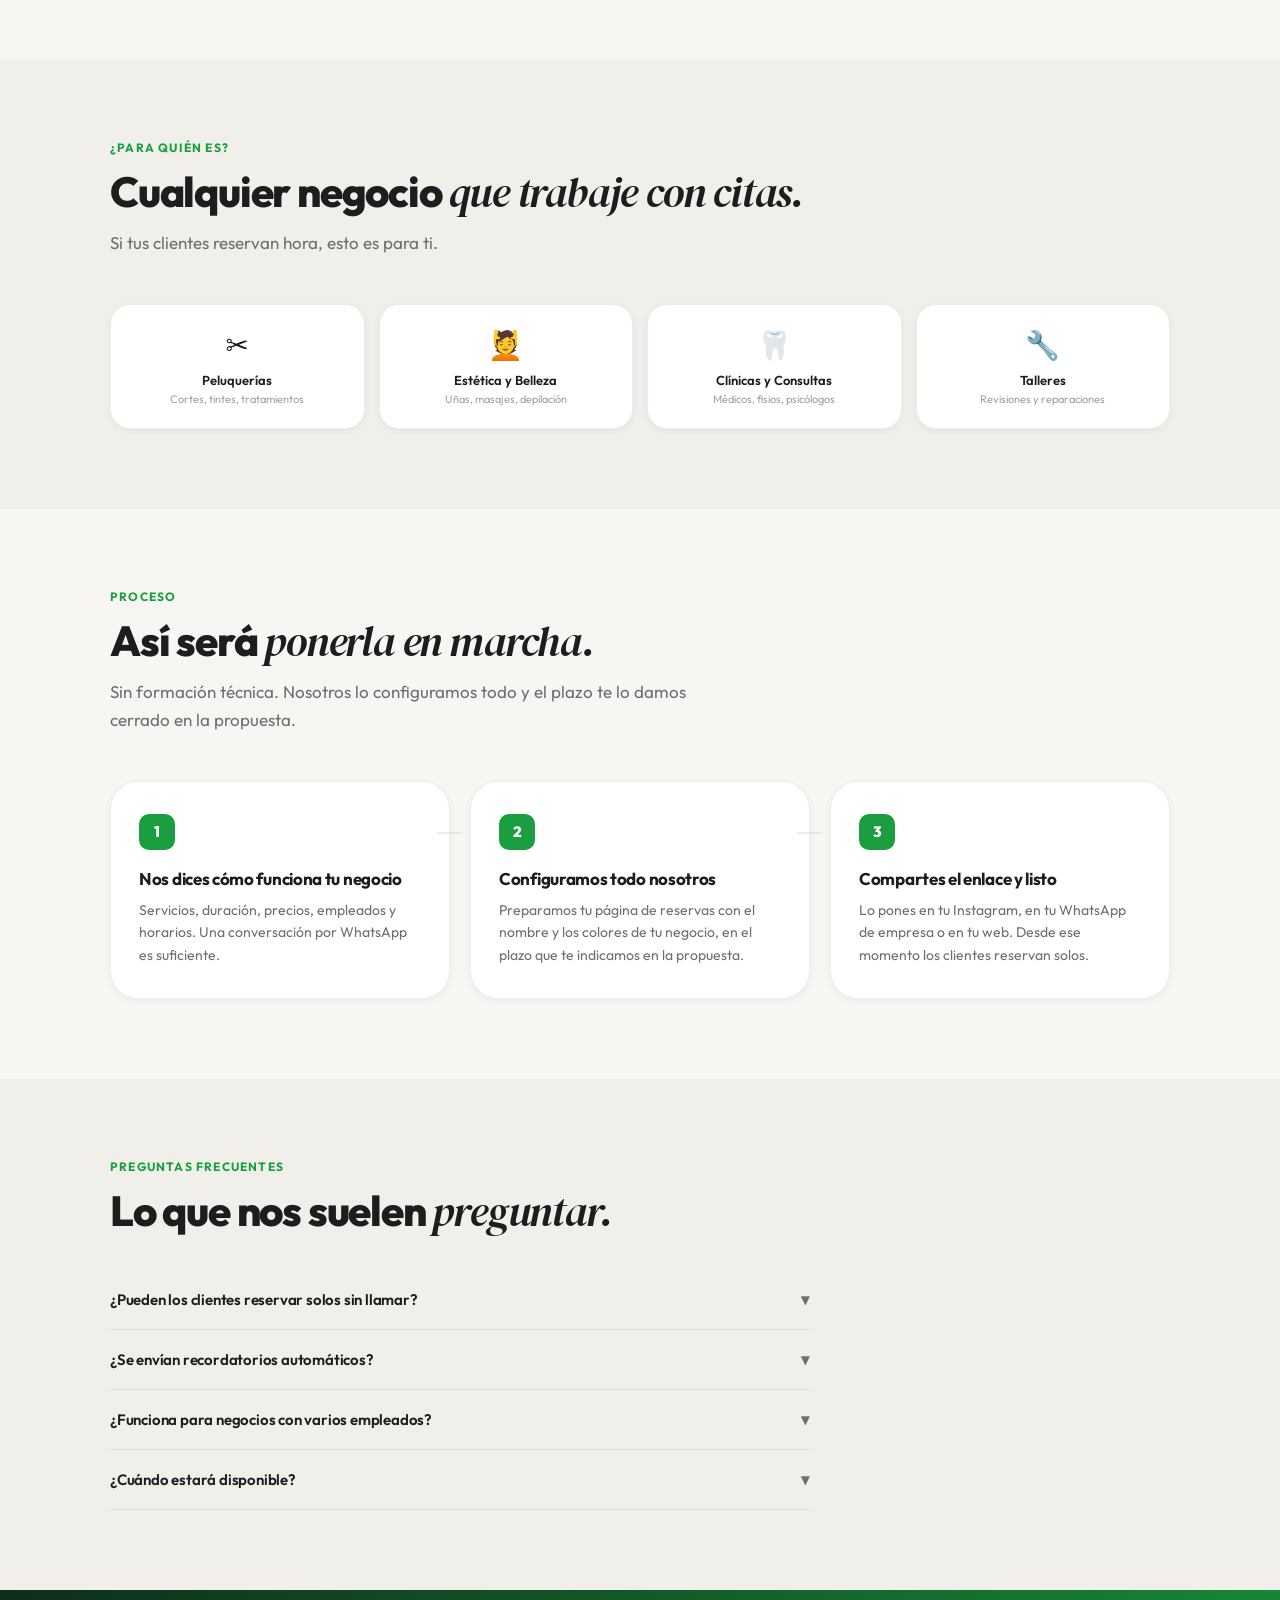
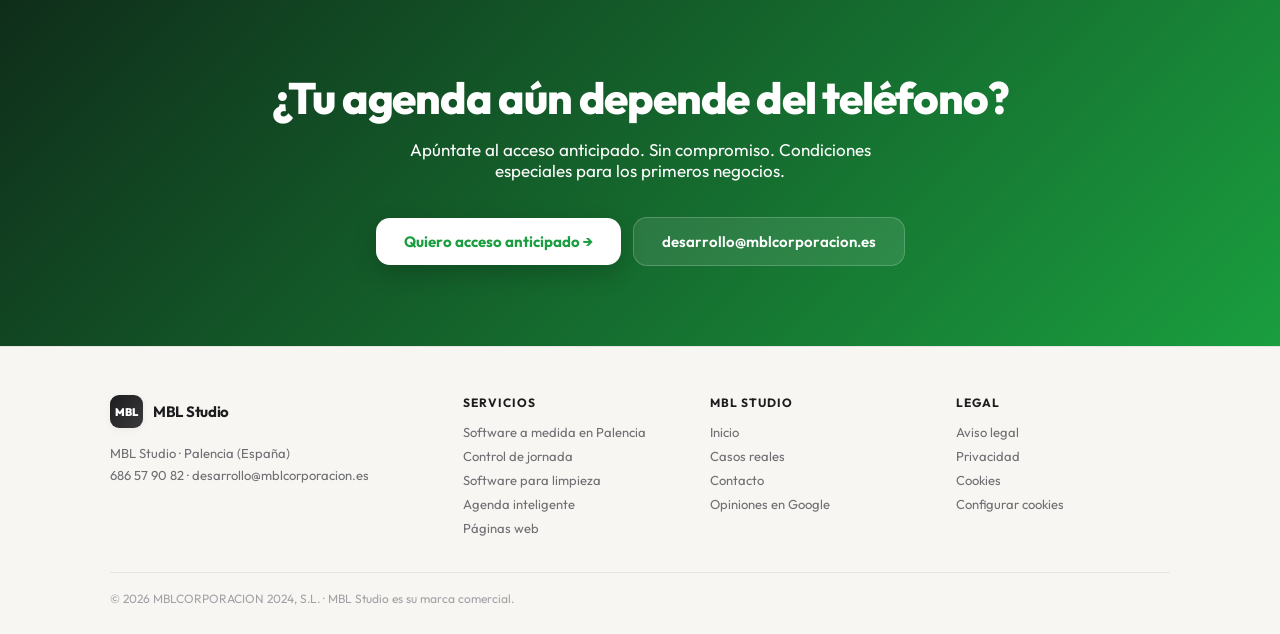
==== commit dfe767de: "seo: add case studies page and link it from footer, sitemap and llms.txt Co-Authored-By: Claude Opus" ====
--- a/agenda-inteligente/index.html
+++ b/agenda-inteligente/index.html
@@ -455,6 +455,7 @@
       <div class="footer-col">
         <p class="footer-title">MBL Studio</p>
         <a href="/">Inicio</a>
+        <a href="/casos/">Casos reales</a>
         <a href="/contacto/">Contacto</a>
         <a href="https://share.google/ra83VbyMqOb64w9Xh" target="_blank" rel="noopener">Opiniones en Google</a>
       </div>
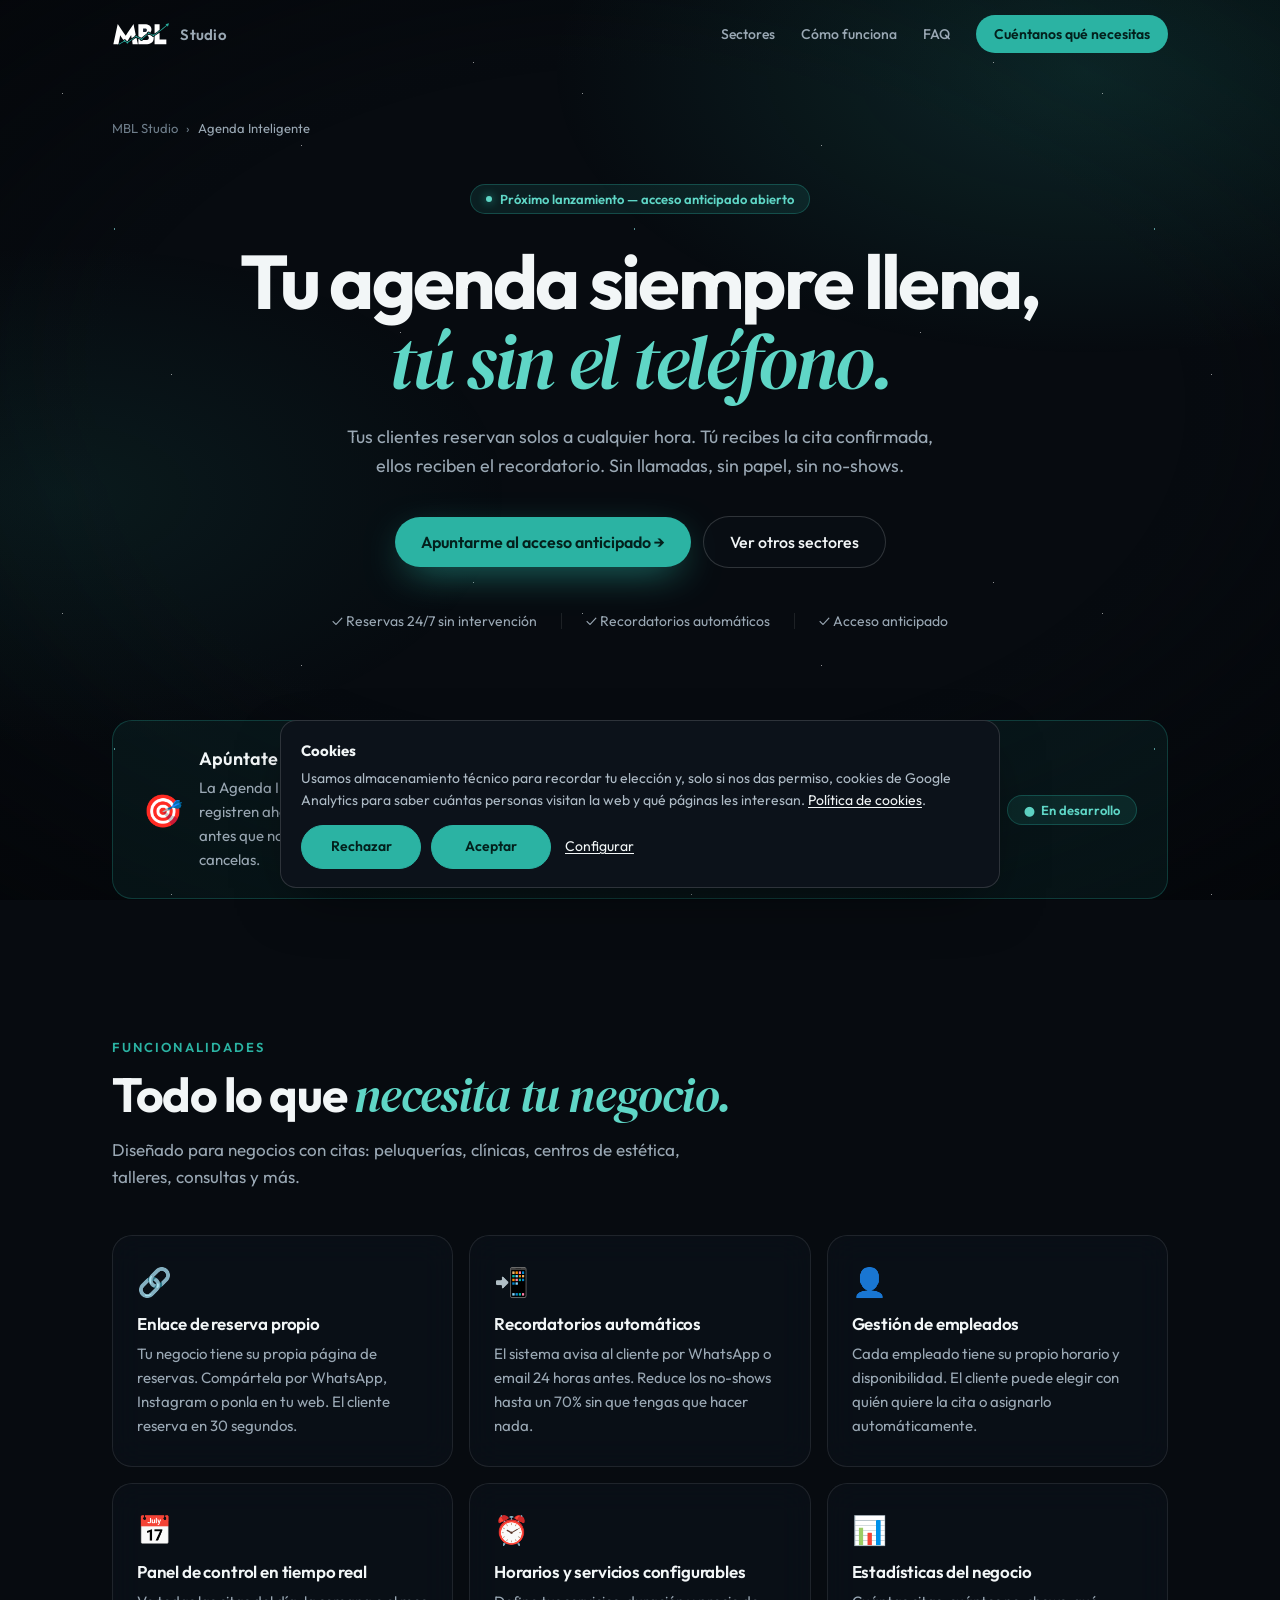
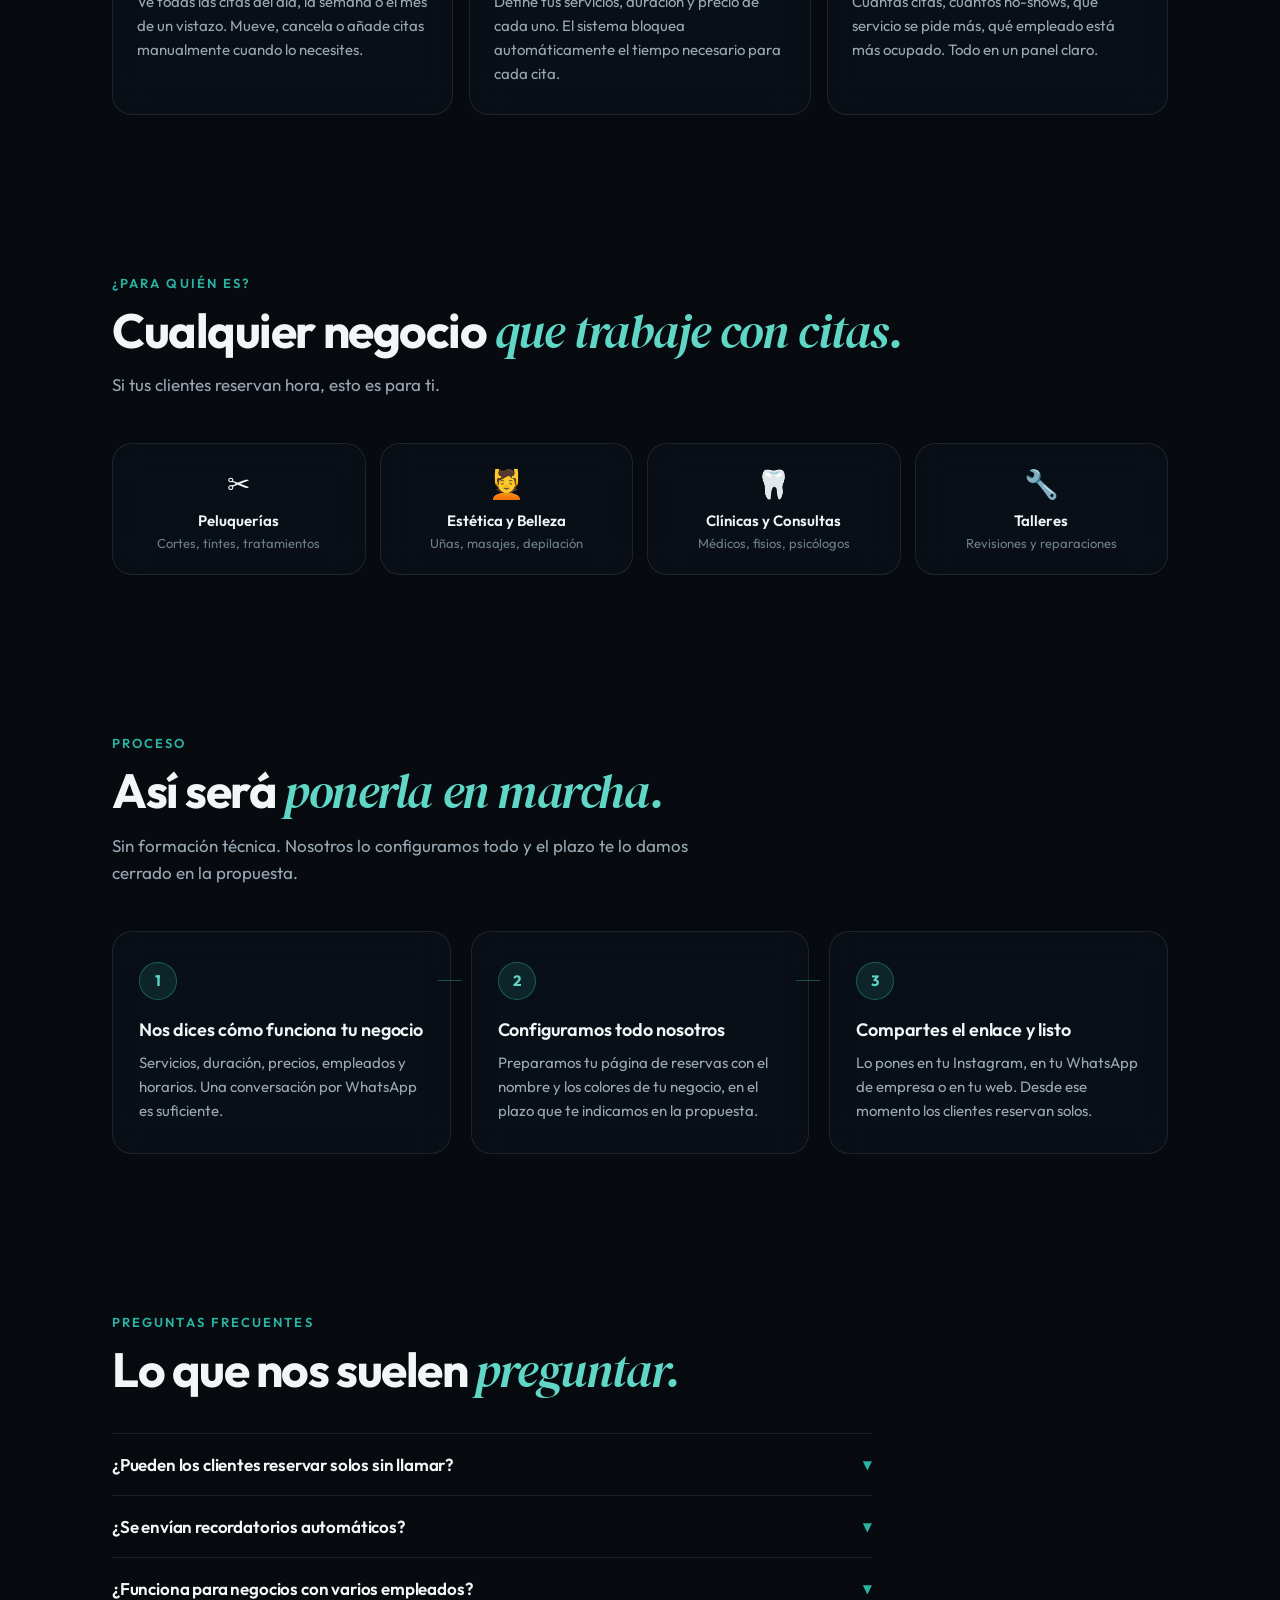
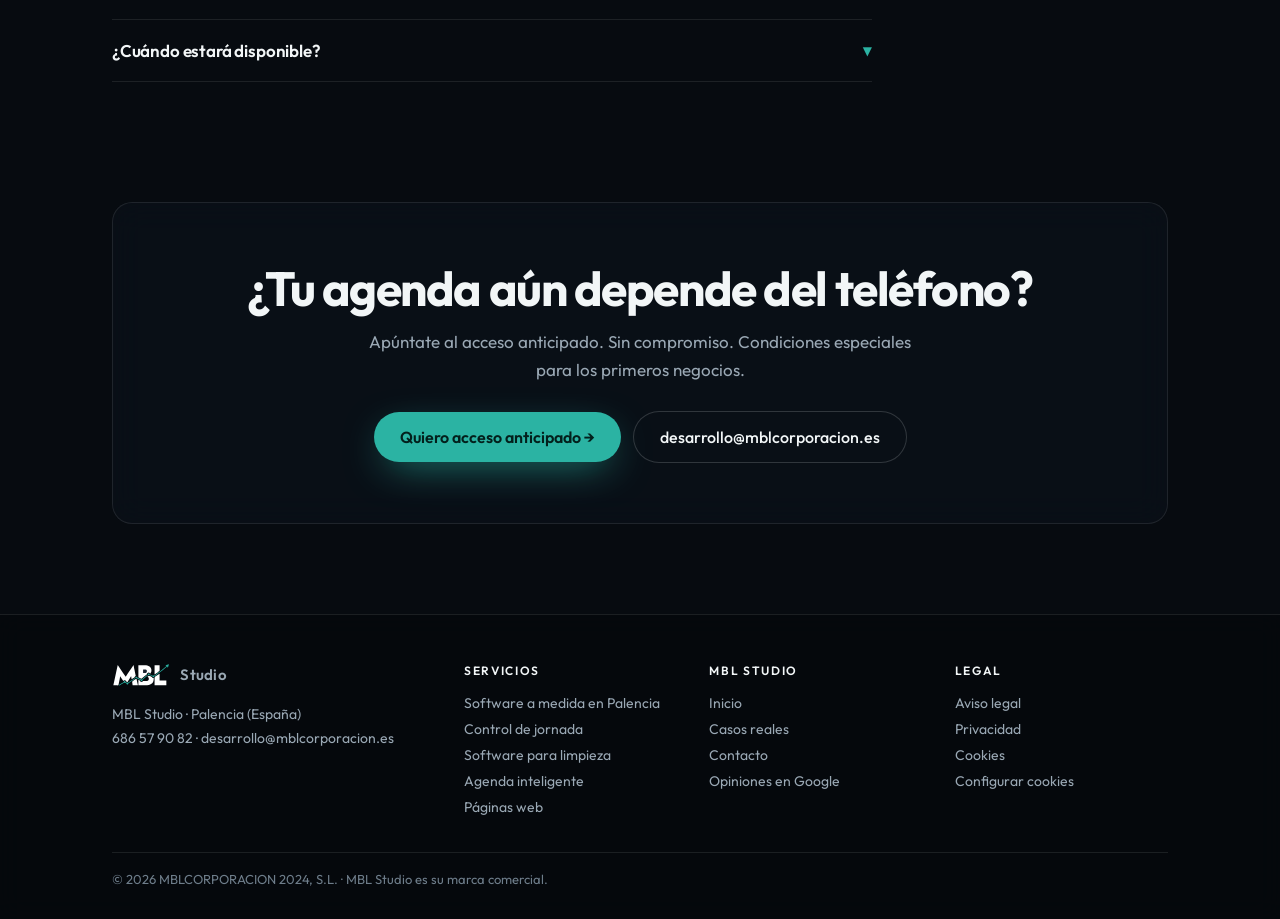
==== commit bc74d42d: "site: dark theme on every page; new call to action 'Cuéntanos qué necesitas' Co-Authored-By: Claude " ====
--- a/agenda-inteligente/index.html
+++ b/agenda-inteligente/index.html
@@ -76,160 +76,198 @@
   <script src="/assets/consent.js" defer></script>
   <style>
     :root {
-      --bg: #f0efe9; --bg2: #f7f6f2; --surface: #ffffff;
-      --border: rgba(0,0,0,0.07); --border2: rgba(0,0,0,0.04);
-      --text: #1d1d1f; --muted: #6e6e73; --soft: #a1a1a6;
-      --accent: #2c5282; --accent-h: #2a4a7f;
-      --accent-light: rgba(44,82,130,0.07); --accent-mid: rgba(44,82,130,0.13);
-      --green: #30d158; --green2: #1a9e3f;
-      --radius: 20px; --radius2: 28px;
-      --shadow-sm: 0 2px 8px rgba(0,0,0,0.05);
-      --shadow: 0 8px 32px rgba(0,0,0,0.07), 0 2px 8px rgba(0,0,0,0.04);
-      --shadow-lg: 0 24px 64px rgba(0,0,0,0.09), 0 8px 24px rgba(0,0,0,0.05);
-      --max: 1060px; --font: 'Outfit', system-ui, sans-serif; --serif: 'DM Serif Display', Georgia, serif;
+      --bg: #070B10; --ink: #F2F6F7; --muted: #9AA8B4; --soft: #6E7D8A; --teal: #2BB3A3; --teal-2: #5FD6C6;
+      --glass: rgba(12, 18, 26, .62); --line: rgba(255, 255, 255, .09); --radius: 20px; --radius2: 24px;
+      --font: 'Outfit', system-ui, sans-serif; --serif: 'DM Serif Display', Georgia, serif;
     }
     *, *::before, *::after { box-sizing: border-box; margin: 0; padding: 0; }
-    html { scroll-behavior: smooth; }
-    body { font-family: var(--font); background: var(--bg); color: var(--text); overflow-x: hidden; -webkit-font-smoothing: antialiased; }
-    .container { width: min(var(--max), calc(100% - 40px)); margin: 0 auto; }
-
-    .reveal { opacity: 0; transform: translateY(24px); transition: opacity 0.7s cubic-bezier(.22,.68,0,1.2), transform 0.7s cubic-bezier(.22,.68,0,1.2); }
-    .reveal.visible { opacity: 1; transform: translateY(0); }
-    .reveal-delay-1 { transition-delay: 0.1s; } .reveal-delay-2 { transition-delay: 0.2s; } .reveal-delay-3 { transition-delay: 0.3s; }
-
-    header { position: fixed; top: 0; left: 0; right: 0; z-index: 200; background: rgba(250,250,250,0.85); backdrop-filter: saturate(180%) blur(22px); -webkit-backdrop-filter: saturate(180%) blur(22px); border-bottom: 1px solid var(--border); }
-    .nav-inner { display: flex; align-items: center; justify-content: space-between; height: 54px; }
-    .brand { display: flex; align-items: center; gap: 10px; text-decoration: none; color: var(--text); }
-    .brand-mark { width: 33px; height: 33px; border-radius: 9px; background: linear-gradient(135deg, #1d1d1f 0%, #3a3a3c 100%); display: flex; align-items: center; justify-content: center; box-shadow: var(--shadow-sm); flex-shrink: 0; }
-    .brand-mark span { font-weight: 900; font-size: 11px; color: white; letter-spacing: -0.3px; }
-    .brand-name { font-weight: 700; font-size: 15px; letter-spacing: -0.3px; }
-    nav { display: flex; align-items: center; gap: 4px; }
-    .nav-link { font-size: 13px; font-weight: 500; color: var(--muted); text-decoration: none; padding: 6px 12px; border-radius: 20px; transition: color 0.2s, background 0.2s; }
-    .nav-link:hover { color: var(--text); background: rgba(0,0,0,0.05); }
-    .nav-cta { font-size: 13px; font-weight: 600; color: white; background: var(--accent); border: none; cursor: pointer; padding: 8px 18px; border-radius: 20px; text-decoration: none; transition: background 0.2s, transform 0.15s; white-space: nowrap; }
-    .nav-cta:hover { background: var(--accent-h); transform: translateY(-1px); }
-
-    .breadcrumb { padding: 80px 0 0; }
-    .breadcrumb-inner { padding: 12px 0 0; display: flex; align-items: center; gap: 6px; font-size: 13px; color: var(--muted); }
-    .breadcrumb-inner a { color: var(--muted); text-decoration: none; }
-    .breadcrumb-inner a:hover { color: var(--accent); }
-    .breadcrumb-sep { opacity: .4; }
-    .breadcrumb-current { color: var(--text); font-weight: 500; }
-
-    .hero { padding: 40px 0 90px; position: relative; overflow: hidden; }
-    .hero::before { content: ''; position: absolute; inset: 0; z-index: 0; background: radial-gradient(ellipse 900px 500px at 50% -80px, rgba(48,209,88,0.06), transparent), linear-gradient(180deg, var(--bg) 0%, var(--bg2) 100%); }
-    .hero-content { position: relative; z-index: 1; text-align: center; }
-    .hero-badge { display: inline-flex; align-items: center; gap: 7px; background: rgba(48,209,88,0.08); border: 1px solid rgba(48,209,88,0.2); border-radius: 999px; padding: 6px 16px; font-size: 12px; font-weight: 600; color: var(--green2); margin-bottom: 28px; opacity: 0; transform: translateY(12px); animation: fadeUp 0.6s 0.1s ease forwards; }
-    .badge-dot { width: 6px; height: 6px; border-radius: 50%; background: var(--green); animation: blink 2s ease infinite; }
-    @keyframes blink { 0%,100%{opacity:1} 50%{opacity:0.4} }
-    .hero-title { font-size: clamp(38px, 6vw, 72px); font-weight: 800; letter-spacing: -2px; line-height: 1.05; margin-bottom: 20px; opacity: 0; transform: translateY(20px); animation: fadeUp 0.7s 0.2s ease forwards; }
-    .hero-title em { font-style: normal; font-family: var(--serif); font-weight: 400; color: var(--green2); }
-    .hero-sub { font-size: clamp(15px, 2vw, 18px); font-weight: 400; color: var(--muted); max-width: 52ch; margin: 0 auto 36px; line-height: 1.6; opacity: 0; transform: translateY(20px); animation: fadeUp 0.7s 0.3s ease forwards; }
-    .hero-actions { display: flex; align-items: center; justify-content: center; gap: 12px; flex-wrap: wrap; opacity: 0; transform: translateY(20px); animation: fadeUp 0.7s 0.4s ease forwards; }
+    html { scroll-behavior: smooth; scroll-padding-top: 90px; }
+    body { background: var(--bg); color: var(--ink); font-family: var(--font); -webkit-font-smoothing: antialiased; overflow-x: hidden; }
+    a { color: inherit; }
+    em { font-family: var(--serif); font-style: italic; font-weight: 400; color: var(--teal-2); }
+    .container { max-width: 1120px; margin: 0 auto; padding: 0 clamp(16px, 4vw, 32px); }
+
+    /* Space background: soft teal glows and a few stars, fixed behind the page (same as the home) */
+    .space { position: fixed; inset: 0; z-index: 0; pointer-events: none;
+      background:
+        radial-gradient(ellipse 60% 45% at 85% 8%, rgba(43, 179, 163, .16), transparent 70%),
+        radial-gradient(ellipse 50% 40% at 5% 55%, rgba(43, 179, 163, .09), transparent 70%),
+        radial-gradient(ellipse 85% 75% at 50% 45%, transparent 50%, rgba(3, 5, 8, .85) 100%); }
+    .space::before { content: ""; position: absolute; inset: 0; opacity: .55;
+      background-image:
+        radial-gradient(1px 1px at 12% 18%, #fff 50%, transparent 51%), radial-gradient(1px 1px at 33% 72%, #fff 50%, transparent 51%),
+        radial-gradient(1px 1px at 58% 28%, #fff 50%, transparent 51%), radial-gradient(1px 1px at 77% 64%, #fff 50%, transparent 51%),
+        radial-gradient(1px 1px at 91% 12%, #fff 50%, transparent 51%), radial-gradient(1px 1px at 46% 90%, #9ff 50%, transparent 51%),
+        radial-gradient(1.5px 1.5px at 22% 44%, #9ff 50%, transparent 51%), radial-gradient(1px 1px at 68% 84%, #fff 50%, transparent 51%);
+      background-size: 520px 520px; }
+    .breadcrumb, .hero, section, .cta-final, footer { position: relative; z-index: 1; }
+
+    /* REVEAL */
+    .reveal { opacity: 0; transform: translateY(26px); transition: opacity .8s cubic-bezier(.2, .7, .2, 1), transform .8s cubic-bezier(.2, .7, .2, 1); }
+    .reveal.visible { opacity: 1; transform: none; }
+    .reveal-delay-1 { transition-delay: .08s; } .reveal-delay-2 { transition-delay: .16s; } .reveal-delay-3 { transition-delay: .24s; }
+
+    /* HEADER (same as the home) */
+    header { position: fixed; top: 0; left: 0; right: 0; z-index: 10; transition: background .3s, border-color .3s; border-bottom: 1px solid transparent; }
+    header.scrolled { background: rgba(7, 11, 16, .72); backdrop-filter: blur(14px); -webkit-backdrop-filter: blur(14px); border-color: var(--line); }
+    .nav-inner { display: flex; align-items: center; justify-content: space-between; height: 68px; }
+    .brand { display: flex; align-items: center; gap: 10px; text-decoration: none; }
+    .brand-logo svg { height: 24px; width: auto; display: block; }
+    .brand-name { font-weight: 600; font-size: 15px; color: var(--muted); letter-spacing: .02em; }
+    nav { display: flex; align-items: center; gap: 26px; }
+    .nav-link { color: var(--muted); text-decoration: none; font-size: 14px; font-weight: 500; transition: color .2s; }
+    .nav-link:hover { color: var(--ink); }
+    .nav-cta { background: var(--teal); color: #03201C; font: 600 14px var(--font); padding: 10px 18px; border-radius: 999px; text-decoration: none; white-space: nowrap; transition: transform .2s, box-shadow .2s; }
+    .nav-cta:hover { transform: translateY(-1px); box-shadow: 0 8px 28px -8px rgba(43, 179, 163, .8); }
+
+    /* BREADCRUMB */
+    .breadcrumb { padding: 120px 0 0; }
+    .breadcrumb-inner { display: flex; flex-wrap: wrap; align-items: center; gap: 8px; font-size: 13px; color: var(--soft); }
+    .breadcrumb-inner a { color: var(--soft); text-decoration: none; }
+    .breadcrumb-inner a:hover { color: var(--teal-2); }
+    .breadcrumb-current { color: var(--muted); }
+
+    /* HERO */
+    .hero { padding: 48px 0 90px; }
+    .hero-content { text-align: center; }
+    .hero-badge { display: inline-flex; align-items: center; gap: 8px; color: var(--teal-2); font-size: 13px; font-weight: 600; background: rgba(43, 179, 163, .12); border: 1px solid rgba(43, 179, 163, .3); padding: 6px 15px; border-radius: 999px; margin-bottom: 28px; opacity: 0; transform: translateY(12px); animation: fadeUp .6s .1s ease forwards; }
+    .badge-dot { width: 6px; height: 6px; border-radius: 50%; background: var(--teal-2); box-shadow: 0 0 10px var(--teal); animation: blink 2s ease infinite; }
+    @keyframes blink { 0%, 100% { opacity: 1 } 50% { opacity: .4 } }
+    .hero-title { font-size: clamp(40px, 6vw, 76px); font-weight: 700; letter-spacing: -.035em; line-height: 1.04; margin-bottom: 22px; opacity: 0; transform: translateY(20px); animation: fadeUp .7s .2s ease forwards; }
+    .hero-sub { font-size: clamp(17px, 1.4vw, 20px); color: var(--muted); max-width: 34em; margin: 0 auto 36px; line-height: 1.6; opacity: 0; transform: translateY(20px); animation: fadeUp .7s .3s ease forwards; }
+    .hero-actions { display: flex; align-items: center; justify-content: center; gap: 12px; flex-wrap: wrap; opacity: 0; transform: translateY(20px); animation: fadeUp .7s .4s ease forwards; }
     @keyframes fadeUp { to { opacity: 1; transform: translateY(0); } }
-    .btn-primary { display: inline-flex; align-items: center; gap: 8px; background: var(--green2); color: white; font-family: var(--font); font-weight: 600; font-size: 15px; padding: 14px 28px; border-radius: 14px; border: none; cursor: pointer; text-decoration: none; box-shadow: 0 8px 24px rgba(48,209,88,0.25); transition: background 0.2s, transform 0.15s, box-shadow 0.2s; }
-    .btn-primary:hover { background: #158a34; transform: translateY(-2px); box-shadow: 0 12px 32px rgba(48,209,88,0.32); }
-    .btn-secondary { display: inline-flex; align-items: center; gap: 8px; background: var(--surface); color: var(--text); font-family: var(--font); font-weight: 600; font-size: 15px; padding: 14px 28px; border-radius: 14px; border: 1px solid var(--border); cursor: pointer; text-decoration: none; box-shadow: var(--shadow-sm); transition: background 0.2s, transform 0.15s; }
-    .btn-secondary:hover { background: var(--bg2); transform: translateY(-2px); }
-    .hero-proof { margin-top: 44px; display: flex; align-items: center; justify-content: center; gap: 24px; flex-wrap: wrap; opacity: 0; animation: fadeUp 0.7s 0.6s ease forwards; }
-    .proof-item { display: flex; align-items: center; gap: 7px; font-size: 13px; color: var(--muted); }
-    .proof-div { width: 1px; height: 16px; background: var(--border); }
+    .hero-proof { margin-top: 44px; display: flex; align-items: center; justify-content: center; gap: 14px 24px; flex-wrap: wrap; opacity: 0; animation: fadeUp .7s .6s ease forwards; }
+    .proof-item { display: flex; align-items: center; gap: 7px; font-size: 14px; color: var(--muted); }
+    .proof-div { width: 1px; height: 16px; background: var(--line); }
+
+    /* BUTTONS (same as the home) */
+    .btn-primary, .btn-secondary, .btn-white, .btn-ghost { display: inline-flex; align-items: center; justify-content: center; gap: 8px; font: 600 16px var(--font); padding: 15px 26px; border-radius: 999px; border: 0; cursor: pointer; text-decoration: none; transition: transform .2s, box-shadow .2s, border-color .2s; }
+    .btn-primary, .btn-white { background: var(--teal); color: #03201C; box-shadow: 0 12px 40px -12px rgba(43, 179, 163, .8); }
+    .btn-primary:hover, .btn-white:hover { transform: translateY(-2px); box-shadow: 0 16px 50px -10px rgba(43, 179, 163, .95); }
+    .btn-secondary, .btn-ghost { color: var(--ink); font-weight: 500; border: 1px solid rgba(255, 255, 255, .16); background: rgba(12, 18, 26, .4); }
+    .btn-secondary:hover, .btn-ghost:hover { border-color: rgba(255, 255, 255, .4); }
+
+    /* SECTIONS */
+    section { padding: 80px 0; }
+    .section-label { color: var(--teal); font-weight: 600; font-size: 13px; letter-spacing: .16em; text-transform: uppercase; margin-bottom: 14px; }
+    .section-title { font-size: clamp(30px, 4vw, 48px); font-weight: 700; letter-spacing: -.03em; line-height: 1.08; margin-bottom: 14px; }
+    .section-sub { font-size: 17px; color: var(--muted); line-height: 1.6; max-width: 34em; margin-bottom: 44px; }
+
+    /* Glass cards */
+    .glass, .funcion-card, .step-card, .sector-card, .precio-card, .stat-card, .camino-card, .extra-card { background: var(--glass); border: 1px solid var(--line); border-radius: var(--radius); backdrop-filter: blur(16px) saturate(120%); -webkit-backdrop-filter: blur(16px) saturate(120%); }
+
+    /* FEATURES */
+    .funciones-grid { display: grid; grid-template-columns: repeat(3, 1fr); gap: 16px; }
+    .funcion-card { padding: 28px 24px; transition: transform .25s, border-color .25s; }
+    .funcion-card:hover { transform: translateY(-4px); border-color: rgba(43, 179, 163, .4); }
+    .funcion-icon { font-size: 28px; margin-bottom: 14px; display: block; }
+    .funcion-card h3 { font-size: 17px; font-weight: 600; letter-spacing: -.01em; margin-bottom: 8px; }
+    .funcion-card p { font-size: 15px; color: var(--muted); line-height: 1.6; }
+
+    /* HOW IT WORKS */
+    .steps-grid { display: grid; grid-template-columns: repeat(3, 1fr); gap: 20px; }
+    .step-card { padding: 30px 26px; position: relative; }
+    .step-num { width: 38px; height: 38px; border-radius: 50%; color: var(--teal-2); background: rgba(43, 179, 163, .14); border: 1px solid rgba(43, 179, 163, .4); font-size: 15px; font-weight: 700; display: flex; align-items: center; justify-content: center; margin-bottom: 18px; }
+    .step-card h3 { font-size: 18px; font-weight: 600; margin-bottom: 10px; letter-spacing: -.01em; }
+    .step-card p { font-size: 15px; color: var(--muted); line-height: 1.6; }
+    .step-connector { position: absolute; top: 48px; right: -12px; width: 24px; height: 1px; background: rgba(43, 179, 163, .4); z-index: 1; }
+
+    /* FAQ */
+    .faq-list { display: flex; flex-direction: column; max-width: 760px; border-top: 1px solid var(--line); }
+    .faq-item { border-bottom: 1px solid var(--line); }
+    .faq-q { display: flex; justify-content: space-between; align-items: center; padding: 20px 0; cursor: pointer; gap: 16px; }
+    .faq-q h3 { font-size: 17px; font-weight: 600; letter-spacing: -.01em; transition: color .2s; }
+    .faq-q:hover h3 { color: var(--teal-2); }
+    .faq-chevron { font-size: 12px; color: var(--teal); flex-shrink: 0; transition: transform .2s; }
+    .faq-item.open .faq-chevron { transform: rotate(180deg); }
+    .faq-a { font-size: 15px; color: var(--muted); line-height: 1.7; max-height: 0; overflow: hidden; transition: max-height .3s ease, padding .3s; }
+    .faq-item.open .faq-a { max-height: 320px; padding-bottom: 20px; }
+
+    /* CTA (glass card, same as the home) */
+    .cta-final { padding: 40px 0 90px; }
+    .cta-card { text-align: center; padding: clamp(36px, 5vw, 60px) clamp(22px, 4vw, 48px); }
+    .cta-final h2 { font-size: clamp(30px, 4vw, 48px); font-weight: 700; letter-spacing: -.03em; line-height: 1.08; margin-bottom: 14px; }
+    .cta-final p { color: var(--muted); font-size: 17px; line-height: 1.6; max-width: 32em; margin: 0 auto 28px; }
+    .cta-row { display: flex; align-items: center; justify-content: center; gap: 12px; flex-wrap: wrap; }
+
+    /* FOOTER (same as the home) */
+    footer { padding: 48px 0 32px; border-top: 1px solid var(--line); background: rgba(5, 8, 12, .7); backdrop-filter: blur(12px); -webkit-backdrop-filter: blur(12px); }
+    .footer-grid { display: grid; grid-template-columns: 1.5fr 1fr 1fr 1fr; gap: 32px; }
+    .footer-nap { font-style: normal; color: var(--muted); font-size: 14px; line-height: 1.7; margin-top: 16px; }
+    .footer-nap a, .footer-col a { color: var(--muted); text-decoration: none; }
+    .footer-title { color: var(--ink); font-weight: 600; font-size: 12px; letter-spacing: .14em; text-transform: uppercase; margin-bottom: 12px; }
+    .footer-col a { display: block; font-size: 14px; padding: 4px 0; }
+    .footer-nap a:hover, .footer-col a:hover { color: var(--ink); }
+    .footer-bottom { color: var(--soft); font-size: 13px; margin-top: 32px; padding-top: 18px; border-top: 1px solid var(--line); }
 
     /* EARLY ACCESS BANNER */
-    .early-banner { background: linear-gradient(135deg, #0f2d1a, #1a5c35); border-radius: var(--radius2); padding: 28px 32px; display: flex; align-items: center; justify-content: space-between; gap: 20px; flex-wrap: wrap; }
+    .early-banner { background: rgba(43, 179, 163, .07); border: 1px solid rgba(43, 179, 163, .25); border-radius: var(--radius); padding: 26px 30px; display: flex; align-items: center; justify-content: space-between; gap: 20px; flex-wrap: wrap; }
     .early-left { display: flex; align-items: center; gap: 16px; }
     .early-icon { font-size: 32px; flex-shrink: 0; }
-    .early-text h3 { font-size: 17px; font-weight: 800; color: white; margin-bottom: 5px; }
-    .early-text p { font-size: 13.5px; color: rgba(255,255,255,.7); line-height: 1.5; max-width: 50ch; }
-    .early-text p strong { color: white; }
-    .early-pill { display: flex; align-items: center; gap: 6px; background: rgba(48,209,88,.15); border: 1px solid rgba(48,209,88,.3); border-radius: 999px; padding: 6px 16px; font-size: 12px; font-weight: 700; color: var(--green); white-space: nowrap; }
-
-    section { padding: 80px 0; }
-    .section-label { font-size: 12px; font-weight: 700; letter-spacing: 1.2px; text-transform: uppercase; color: var(--green2); margin-bottom: 14px; }
-    .section-title { font-size: clamp(26px, 4vw, 42px); font-weight: 800; letter-spacing: -1.2px; line-height: 1.1; margin-bottom: 14px; }
-    .section-title em { font-style: italic; font-family: var(--serif); font-weight: 400; }
-    .section-sub { font-size: 17px; color: var(--muted); line-height: 1.6; max-width: 54ch; margin-bottom: 48px; }
-
-    .funciones { background: var(--bg2); }
-    .funciones-grid { display: grid; grid-template-columns: repeat(3, 1fr); gap: 16px; }
-    .funcion-card { background: var(--surface); border: 1px solid var(--border); border-radius: var(--radius2); padding: 28px 24px; box-shadow: var(--shadow-sm); transition: transform 0.25s cubic-bezier(.22,.68,0,1.2), box-shadow 0.25s; }
-    .funcion-card:hover { transform: translateY(-4px); box-shadow: var(--shadow); }
-    .funcion-icon { font-size: 28px; margin-bottom: 14px; display: block; }
-    .funcion-card h3 { font-size: 16px; font-weight: 700; letter-spacing: -0.3px; margin-bottom: 8px; }
-    .funcion-card p { font-size: 13.5px; color: var(--muted); line-height: 1.6; }
-
-    .sectores { background: var(--bg); }
+    .early-text h3 { font-size: 18px; font-weight: 600; color: var(--ink); margin-bottom: 6px; }
+    .early-text p { font-size: 15px; color: var(--muted); line-height: 1.6; max-width: 50ch; }
+    .early-text p strong { color: var(--ink); font-weight: 600; }
+    .early-pill { display: flex; align-items: center; gap: 6px; background: rgba(43, 179, 163, .12); border: 1px solid rgba(43, 179, 163, .3); border-radius: 999px; padding: 6px 16px; font-size: 13px; font-weight: 600; color: var(--teal-2); white-space: nowrap; }
+
+    /* SECTORS */
     .sectores-grid { display: grid; grid-template-columns: repeat(4, 1fr); gap: 14px; }
-    .sector-card { background: var(--surface); border: 1px solid var(--border); border-radius: var(--radius); padding: 22px 18px; text-align: center; box-shadow: var(--shadow-sm); transition: transform 0.25s cubic-bezier(.22,.68,0,1.2), box-shadow 0.25s; }
-    .sector-card:hover { transform: translateY(-3px); box-shadow: var(--shadow); border-color: var(--green2); }
+    .sector-card { padding: 22px 18px; text-align: center; transition: transform .25s, border-color .25s; }
+    .sector-card:hover { transform: translateY(-3px); border-color: rgba(43, 179, 163, .45); }
     .sector-emoji { font-size: 28px; margin-bottom: 10px; display: block; }
-    .sector-name { font-size: 13px; font-weight: 600; margin-bottom: 4px; }
-    .sector-desc { font-size: 11px; color: var(--soft); }
-
-    .como { background: var(--bg2); }
-    .steps-grid { display: grid; grid-template-columns: repeat(3, 1fr); gap: 20px; }
-    .step-card { background: var(--surface); border: 1px solid var(--border); border-radius: var(--radius2); padding: 32px 28px; box-shadow: var(--shadow-sm); position: relative; }
-    .step-num { width: 36px; height: 36px; border-radius: 10px; background: var(--green2); color: white; font-size: 15px; font-weight: 800; display: flex; align-items: center; justify-content: center; margin-bottom: 18px; }
-    .step-card h3 { font-size: 17px; font-weight: 700; margin-bottom: 10px; letter-spacing: -0.3px; }
-    .step-card p { font-size: 14px; color: var(--muted); line-height: 1.6; }
-    .step-connector { position: absolute; top: 50px; right: -12px; width: 24px; height: 2px; background: var(--border); z-index: 1; }
-
-    .faq { background: var(--bg); }
-    .faq-list { display: flex; flex-direction: column; gap: 0; max-width: 700px; }
-    .faq-item { border-bottom: 1px solid var(--border); }
-    .faq-q { display: flex; justify-content: space-between; align-items: center; padding: 20px 0; cursor: pointer; gap: 16px; }
-    .faq-q h3 { font-size: 15px; font-weight: 600; letter-spacing: -0.2px; }
-    .faq-chevron { font-size: 12px; color: var(--muted); flex-shrink: 0; transition: transform .2s; }
-    .faq-item.open .faq-chevron { transform: rotate(180deg); }
-    .faq-a { font-size: 14px; color: var(--muted); line-height: 1.7; max-height: 0; overflow: hidden; transition: max-height .3s ease, padding .3s; }
-    .faq-item.open .faq-a { max-height: 200px; padding-bottom: 18px; }
-
-    .cta-final { background: linear-gradient(135deg, #0f2d1a 0%, #1a9e3f 100%); color: white; text-align: center; padding: 80px 0; }
-    .cta-final h2 { font-size: clamp(28px, 4vw, 44px); font-weight: 800; letter-spacing: -1.2px; margin-bottom: 14px; }
-    .cta-final p { font-size: 17px; opacity: .75; margin-bottom: 36px; max-width: 48ch; margin-left: auto; margin-right: auto; }
-    .cta-row { display: flex; align-items: center; justify-content: center; gap: 12px; flex-wrap: wrap; }
-    .btn-white { display: inline-flex; align-items: center; gap: 8px; background: white; color: var(--green2); font-family: var(--font); font-weight: 700; font-size: 15px; padding: 14px 28px; border-radius: 14px; text-decoration: none; transition: transform .15s, box-shadow .2s; box-shadow: 0 8px 24px rgba(0,0,0,.2); }
-    .btn-white:hover { transform: translateY(-2px); box-shadow: 0 12px 32px rgba(0,0,0,.28); }
-    .btn-ghost { display: inline-flex; align-items: center; gap: 8px; background: rgba(255,255,255,.1); color: white; font-family: var(--font); font-weight: 600; font-size: 15px; padding: 14px 28px; border-radius: 14px; border: 1px solid rgba(255,255,255,.2); text-decoration: none; transition: background .2s, transform .15s; }
-    .btn-ghost:hover { background: rgba(255,255,255,.18); transform: translateY(-2px); }
-
-    /* FOOTER */
-    footer { background: var(--bg2); border-top: 1px solid var(--border); padding: 48px 0 28px; }
-    .footer-grid { display: grid; grid-template-columns: 1.5fr 1fr 1fr 1fr; gap: 32px; }
-    .footer-nap { font-style: normal; font-size: 13px; color: var(--muted); line-height: 1.7; margin-top: 14px; }
-    .footer-nap a { color: var(--muted); text-decoration: none; }
-    .footer-title { font-size: 12px; font-weight: 700; letter-spacing: 1px; text-transform: uppercase; color: var(--text); margin-bottom: 10px; }
-    .footer-col a { display: block; font-size: 13px; color: var(--muted); text-decoration: none; padding: 4px 0; }
-    .footer-col a:hover, .footer-nap a:hover { color: var(--accent); }
-    .footer-bottom { margin-top: 32px; padding-top: 18px; border-top: 1px solid var(--border); font-size: 12px; color: var(--soft); }
-    @media (max-width: 768px) { .footer-grid { grid-template-columns: 1fr 1fr; } .footer-about { grid-column: 1 / -1; } }
-
-    @media (max-width: 768px) {
+    .sector-name { font-size: 15px; font-weight: 600; margin-bottom: 4px; }
+    .sector-desc { font-size: 13px; color: var(--soft); line-height: 1.45; }
+
+    @media (max-width: 760px) {
+      .nav-link { display: none; }
+      .breadcrumb { padding-top: 96px; }
+      .hero { padding: 36px 0 64px; }
+      section { padding: 56px 0; }
       .funciones-grid, .steps-grid { grid-template-columns: 1fr; }
       .step-connector { display: none; }
-      .sectores-grid { grid-template-columns: repeat(2, 1fr); }
-      nav { display: none; }
+      .proof-div { display: none; } .hero-proof { gap: 10px 18px; }
+      .sectores-grid { grid-template-columns: repeat(2, 1fr); } .early-banner { padding: 22px 20px; } .early-left { flex-direction: column; align-items: flex-start; }
+      .footer-grid { grid-template-columns: 1fr 1fr; } .footer-about { grid-column: 1 / -1; }
     }
+    @media (prefers-reduced-motion: reduce) {
+      .reveal { opacity: 1; transform: none; transition: none; }
+      .hero-badge, .hero-title, .hero-sub, .hero-actions, .hero-proof { animation: none; opacity: 1; transform: none; }
+      html { scroll-behavior: auto; }
+    }
+    @media (max-width: 380px) { header .brand-name { display: none; } }   /* small phones: room for the header button */
   </style>
 </head>
 <body>
-
-<header>
-  <div class="container">
-    <div class="nav-inner">
-      <a class="brand" href="/">
-        <div class="brand-mark"><span>MBL</span></div>
-        <span class="brand-name">MBL Studio</span>
-      </a>
-      <nav>
-        <a class="nav-link" href="/#sectores">Sectores</a>
-        <a class="nav-link" href="/#como">Cómo funciona</a>
-        <a class="nav-link" href="/#faq">FAQ</a>
-        <a class="nav-cta" href="/diagnostico/">Diagnóstico gratis</a>
-      </nav>
-    </div>
-  </div>
-</header>
+  <template id="logo-flat">
+<svg xmlns="http://www.w3.org/2000/svg" viewBox="146 669 1748 720"><path transform="translate(0,0)" fill="#FFFFFF" d="M 317.549 728.538 C 320.137 730.715 335.297 753.968 338.298 758.431 L 387.512 831.441 C 443.695 914.794 502.326 998.227 557.719 1081.88 C 595.641 1025.55 633.079 968.885 670.031 911.908 C 687.304 885.744 705.41 859.296 723.099 833.349 C 746.247 799.396 769.577 762.195 793.578 729.151 C 795.287 743.947 799.286 763.363 802.035 778.3 C 807.042 806.438 812.461 834.501 818.292 862.48 L 858.501 1057.11 C 836.728 1066.08 827.584 1075.46 825.517 1099.5 C 803.991 1116.1 758.661 1143.42 734.681 1158.05 L 720.785 1064.11 C 718.135 1067.71 715.419 1071.79 712.844 1075.49 L 607.855 1243.26 C 596.48 1238.28 582.928 1230.96 571.153 1225.44 C 567.413 1216.93 563.953 1210.47 557.303 1203.86 C 548.059 1194.53 535.407 1189.38 522.273 1189.59 C 504.937 1189.98 494.334 1198.44 483.067 1210.04 C 475.05 1199.36 467.062 1185.63 459.88 1174.19 C 446.131 1152.33 432.508 1130.38 419.011 1108.36 C 411.539 1096.25 401.765 1079.58 392.947 1068.76 C 387.032 1091.33 381.861 1123.01 377.095 1146.79 L 352.274 1266.21 C 347.193 1290.87 343.005 1315.41 337.218 1339.93 C 321.453 1340.7 300.28 1340.07 284.176 1340.04 L 186.484 1340.07 L 317.549 728.538 z"/>
+<path transform="translate(0,0)" fill="#FFFFFF" d="M 937.249 736.844 L 1073.4 736.899 C 1092.35 736.883 1111.44 736.858 1130.38 736.869 C 1232.82 736.934 1336.27 783.304 1329.27 901.532 C 1327.59 934.771 1312.7 965.961 1287.91 988.166 C 1275.17 966.165 1258.57 952.547 1230.89 958.79 C 1215.89 962.172 1207.22 972.015 1199.65 984.729 C 1196.75 991.26 1195.58 995.874 1194.97 1002.95 C 1182.82 1012.31 1169.59 1024.2 1157.64 1034.11 C 1114.54 1069.84 1073.67 1107.85 1031.41 1144.68 C 1022.3 1139.41 1002.35 1131.07 992.052 1126.35 C 973.768 1117.83 955.649 1108.97 937.704 1099.76 L 937.249 736.844 z"/>
+<path transform="translate(0,0)" fill="#1B2430" d="M 1083.37 862.501 C 1112.07 862.045 1163.27 856.11 1183.14 881.252 C 1201.7 904.738 1198.19 938.209 1174.56 957.831 C 1155.65 972.443 1138.7 971.324 1116.24 971.258 L 1079.51 971.086 C 1079.16 959.642 1078.34 868.206 1080.15 863.288 L 1083.37 862.501 z"/>
+<path transform="translate(0,0)" fill="#FFFFFF" d="M 1572.06 988.782 L 1572.86 989.474 C 1574.38 994.735 1573.4 1032.47 1573.43 1039.89 L 1573.95 1197.19 C 1640.92 1198.07 1709.53 1197.34 1776.6 1197.24 C 1775.84 1243.83 1776.71 1293.1 1776.82 1339.91 L 1630.5 1340 L 1423.02 1339.91 L 1423.09 1106.61 C 1430.4 1097.39 1431.65 1096.29 1434.27 1084.97 C 1480.51 1053.12 1526.87 1022.09 1572.06 988.782 z"/>
+<path transform="translate(0,0)" fill="#FFFFFF" d="M 1262.1 1051.18 C 1267.04 1050.72 1332.85 1081.56 1341.22 1085.49 C 1352.18 1109.63 1369.24 1123.61 1397.21 1120.25 L 1397.35 1135.65 C 1397.6 1187.88 1391.1 1240.26 1351.44 1278.8 C 1282.32 1345.94 1190.89 1340.04 1102.77 1340.01 L 968.5 1340.08 L 937.745 1340.2 L 937.005 1173.92 L 987.68 1198.13 C 997.439 1246.04 1057.01 1249.68 1076.87 1206.54 C 1096.02 1205.22 1131.85 1205.16 1152.58 1206.32 C 1205.38 1209.29 1267.15 1190.06 1249.64 1123.03 C 1243.5 1099.53 1229.76 1091.17 1208.64 1079.63 L 1238.25 1055.36 C 1247.86 1054.99 1253.11 1054.32 1262.1 1051.18 z"/>
+<path transform="translate(0,0)" fill="#FFFFFF" d="M 1423.25 736.988 L 1573.93 737.064 L 1573.74 904.915 C 1557 919.785 1531.21 939.753 1513.02 952.176 C 1483.44 973.38 1453.19 992.791 1423.27 1013.48 L 1423.25 736.988 z"/>
+<path transform="translate(0,0)" fill="#FFFFFF" d="M 877.397 1151.5 L 881.058 1151.14 C 881.564 1151.49 882.071 1151.84 882.578 1152.19 C 895.413 1202.41 910.776 1293.56 923.64 1339.96 L 797.5 1339.91 L 764.317 1339.93 C 761.816 1307.82 753.984 1260.74 749.688 1228.14 C 778.344 1205.55 831.324 1172.09 864.119 1152.27 C 865.325 1151.55 875.134 1151.52 877.397 1151.5 z"/>
+<path transform="translate(0,0)" fill="#2BB3A3" d="M 1851.02 709.159 C 1853.02 708.754 1852.01 708.685 1854.06 709.516 C 1854.03 718.202 1827.25 801.011 1823.43 813.059 C 1816.95 804.332 1807.3 786.324 1799.75 775.194 C 1775.11 793.797 1750.51 815.63 1726.75 835.65 C 1692.92 863.935 1658.92 892.003 1624.73 919.852 C 1578.45 957.279 1527.85 992.64 1478.93 1026.39 C 1458.42 1040.55 1437.16 1056.54 1416.67 1070.14 L 1415.72 1073.63 C 1407.2 1105.48 1367.92 1106.97 1361.96 1070.92 C 1352.59 1065.61 1337.5 1059.28 1327.41 1054.76 C 1305.39 1045.1 1283.49 1035.17 1261.72 1024.97 C 1249.66 1031.63 1241.12 1034.07 1228.6 1027.1 C 1217.64 1018.96 1213.35 1005.63 1220.66 993.466 C 1224.38 987.304 1230.42 982.889 1237.42 981.205 C 1255.24 976.88 1265.89 989.524 1269.6 1005.54 C 1301.18 1020.57 1340.09 1036.6 1372.6 1050.8 C 1383.86 1044.15 1394.42 1045.21 1405.03 1052.14 C 1422.85 1043.61 1438.62 1030.38 1454.96 1019.42 C 1571.2 941.441 1675.7 849.151 1783.86 760.704 C 1772.88 751.787 1761.96 742.799 1751.1 733.742 C 1784.48 725.218 1817.53 718.082 1851.02 709.159 z"/>
+<path transform="translate(0,0)" fill="#2BB3A3" d="M 829.544 1124.99 C 831.803 1126.56 835.552 1133.36 843.187 1138.94 C 773.226 1182.64 700.153 1234.48 631.968 1281.68 C 632.943 1298.34 626.987 1310.94 609.09 1312.36 C 590.647 1313.82 581.335 1299.25 580.997 1282.91 L 540.127 1258.59 C 528.974 1266.55 519.646 1266.19 509.031 1257.99 C 492.907 1266.55 470.054 1281.83 454.164 1291.78 C 428.284 1307.97 400.856 1324.7 375.503 1341.57 C 359.737 1348.51 352.763 1329.68 362.212 1323.39 C 395.332 1301.3 430.295 1280.96 464.569 1260.59 C 475.365 1254.17 488.474 1247.73 497.53 1239.1 C 498.931 1232.07 499.564 1227.32 504.422 1221.51 C 513.606 1210.53 532.21 1209.25 542.415 1219.55 C 548.564 1225.76 549.143 1230.51 549.05 1238.98 C 562.635 1245.52 579.705 1256.11 593.695 1263.54 C 603.579 1261.26 610.113 1261.09 619.531 1264.8 C 651.959 1244.91 682.506 1217.96 714.492 1198.02 C 751.087 1175.21 791.14 1143.97 829.544 1124.99 z"/>
+<path transform="translate(0,0)" fill="#2BB3A3" d="M 1201.38 1026.75 C 1204.55 1027.76 1211.21 1037.09 1215.98 1041.5 C 1201.97 1056.48 1176.96 1076.01 1160.71 1090.34 L 1058.78 1181.61 C 1059.23 1191.57 1060.12 1198.57 1052.63 1206.67 C 1047.79 1211.81 1041.08 1214.79 1034.02 1214.93 C 1027.2 1215.13 1020.62 1212.45 1015.88 1207.55 C 1009.13 1200.61 1008.02 1193.39 1008.37 1184.23 C 967.752 1163.43 928.751 1146.16 888.095 1123.86 C 879.169 1129.07 876.173 1130.87 866.138 1129.29 C 827.186 1114.81 849.87 1064.52 885.704 1082.88 C 896.487 1087.21 892.387 1102.14 899.977 1106.19 C 939.377 1127.22 981.147 1144.64 1020.54 1165.69 C 1030.66 1162.58 1033.97 1161.87 1043.68 1165.61 C 1064.12 1146.03 1088.17 1125.85 1109.34 1106.75 C 1139.42 1079.61 1169.88 1052.18 1201.38 1026.75 z"/></svg>
+  </template>
+  <div class="space" aria-hidden="true"></div>
+
+  <header id="top">
+    <div class="container">
+      <div class="nav-inner">
+        <a class="brand" href="/" aria-label="MBL Studio">
+          <span class="brand-logo" data-logo></span>
+          <span class="brand-name">Studio</span>
+        </a>
+        <nav>
+          <a class="nav-link" href="/#sectores">Sectores</a>
+          <a class="nav-link" href="/#como">Cómo funciona</a>
+          <a class="nav-link" href="/#faq">FAQ</a>
+          <a class="nav-cta" href="/diagnostico/">Cuéntanos qué necesitas</a>
+        </nav>
+      </div>
+    </div>
+  </header>
 
 <div class="breadcrumb">
   <div class="container">
@@ -428,11 +466,13 @@
 <!-- CTA FINAL -->
 <div class="cta-final">
   <div class="container">
-    <h2 class="reveal">¿Tu agenda aún depende del teléfono?</h2>
-    <p class="reveal reveal-delay-1">Apúntate al acceso anticipado. Sin compromiso. Condiciones especiales para los primeros negocios.</p>
-    <div class="cta-row reveal reveal-delay-2">
-      <a class="btn-white" href="/diagnostico/">Quiero acceso anticipado →</a>
-      <a class="btn-ghost" href="mailto:desarrollo@mblcorporacion.es">desarrollo@mblcorporacion.es</a>
+    <div class="cta-card glass">
+      <h2 class="reveal">¿Tu agenda aún depende del teléfono?</h2>
+      <p class="reveal reveal-delay-1">Apúntate al acceso anticipado. Sin compromiso. Condiciones especiales para los primeros negocios.</p>
+      <div class="cta-row reveal reveal-delay-2">
+        <a class="btn-white" href="/diagnostico/">Quiero acceso anticipado →</a>
+        <a class="btn-ghost" href="mailto:desarrollo@mblcorporacion.es">desarrollo@mblcorporacion.es</a>
+      </div>
     </div>
   </div>
 </div>
@@ -441,7 +481,7 @@
   <div class="container">
     <div class="footer-grid">
       <div class="footer-about">
-        <a class="brand" href="/"><div class="brand-mark"><span>MBL</span></div><span class="brand-name">MBL Studio</span></a>
+        <a class="brand" href="/" aria-label="MBL Studio"><span class="brand-logo" data-logo></span><span class="brand-name">Studio</span></a>
         <address class="footer-nap">MBL Studio · Palencia (España)<br><a href="tel:+34686579082">686 57 90 82</a> · <a href="mailto:desarrollo@mblcorporacion.es">desarrollo@mblcorporacion.es</a></address>
       </div>
       <div class="footer-col">
@@ -483,5 +523,13 @@
     if (!wasOpen) item.classList.add('open');
   }
 </script>
+  <script>
+    // Logo and header background on scroll (same as the home)
+    const flatLogo = document.getElementById('logo-flat').innerHTML;
+    document.querySelectorAll('[data-logo]').forEach(el => { el.innerHTML = flatLogo; });
+    const header = document.getElementById('top');
+    const onScroll = () => header.classList.toggle('scrolled', scrollY > 20);
+    addEventListener('scroll', onScroll, { passive: true }); onScroll();
+  </script>
 </body>
 </html>
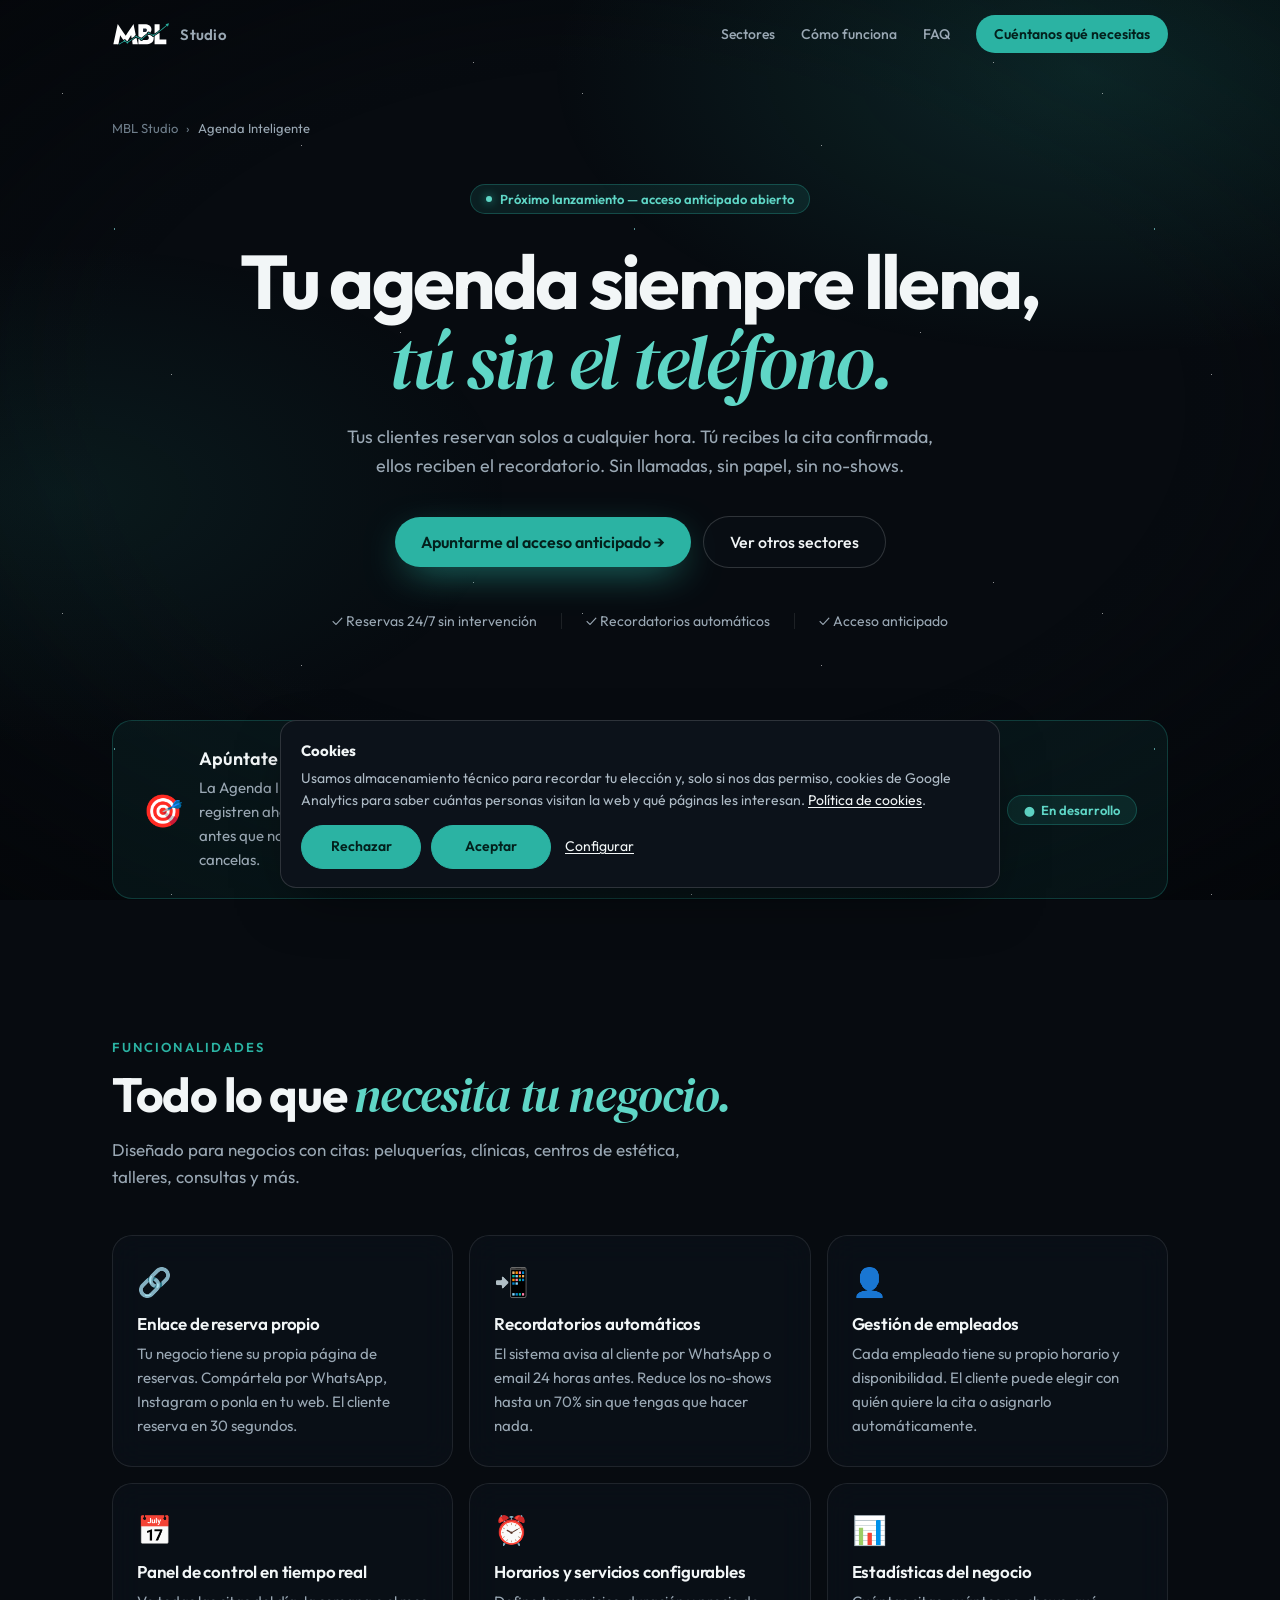
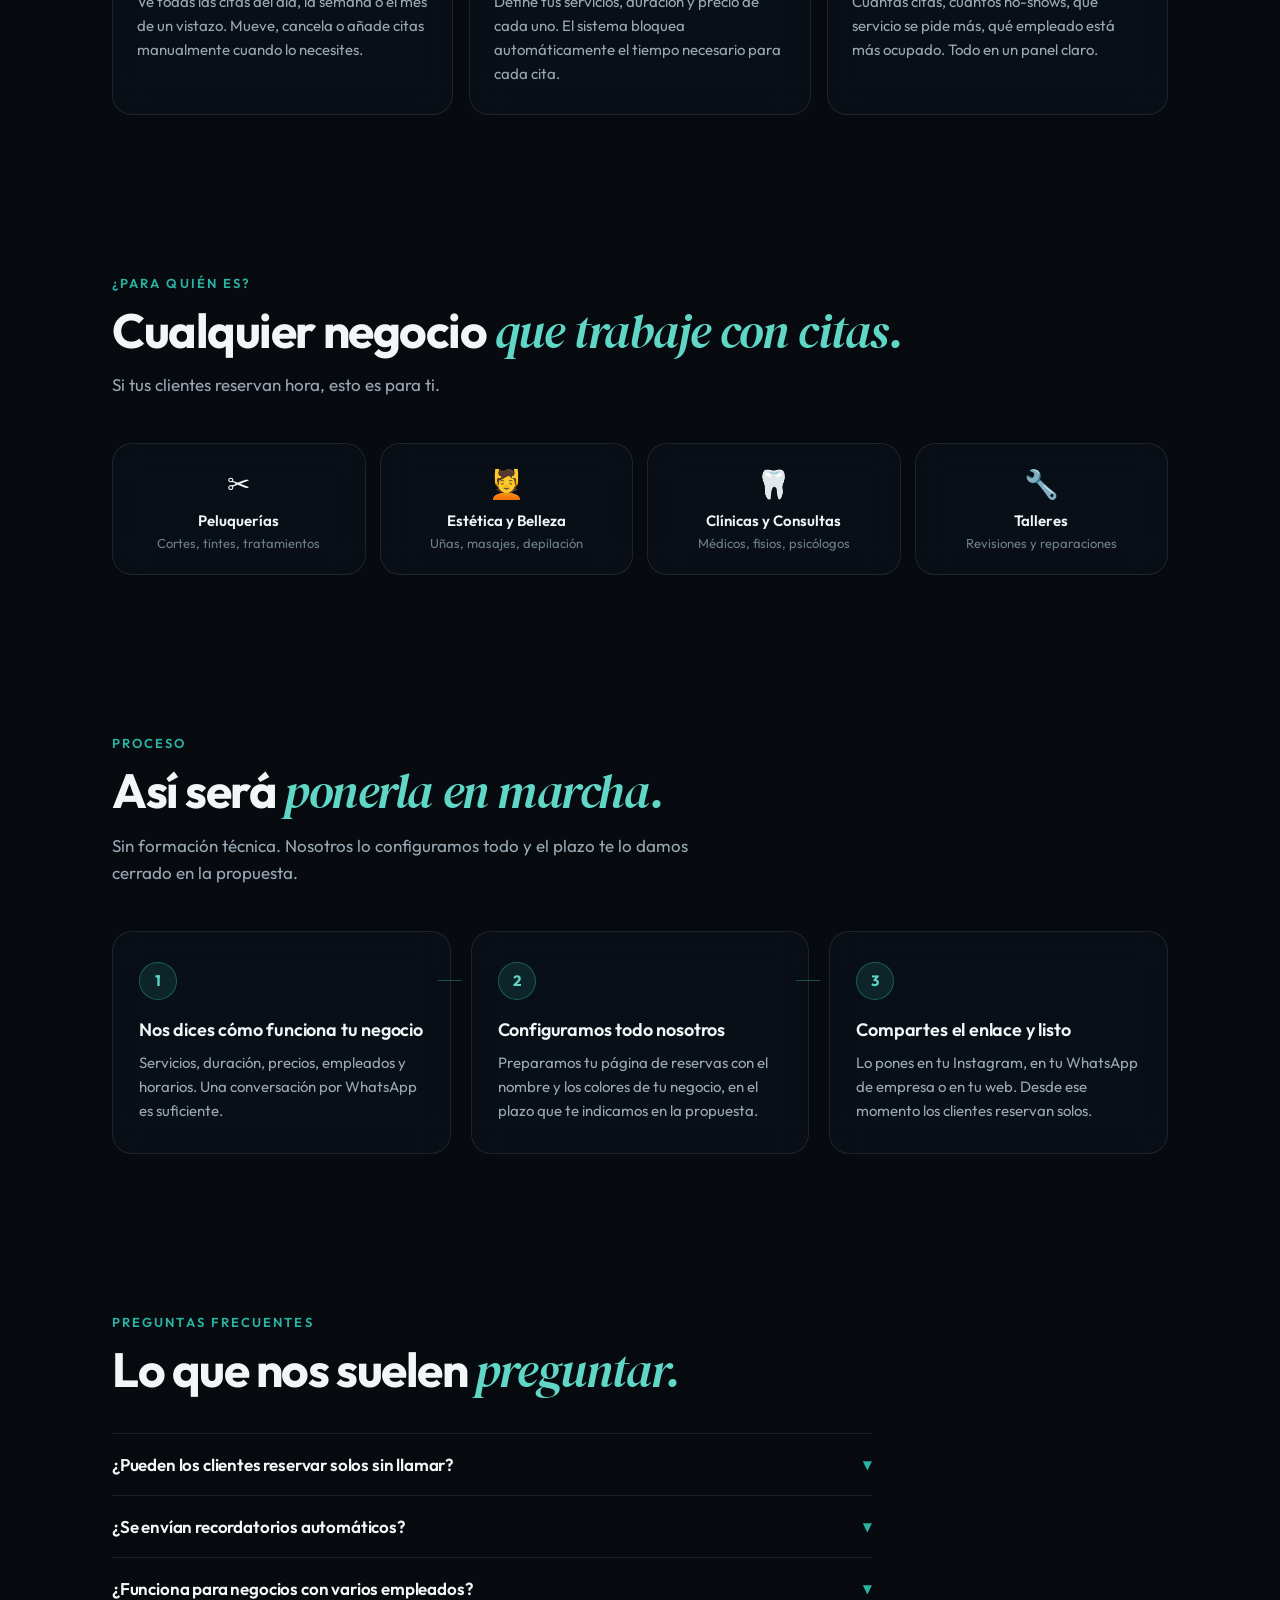
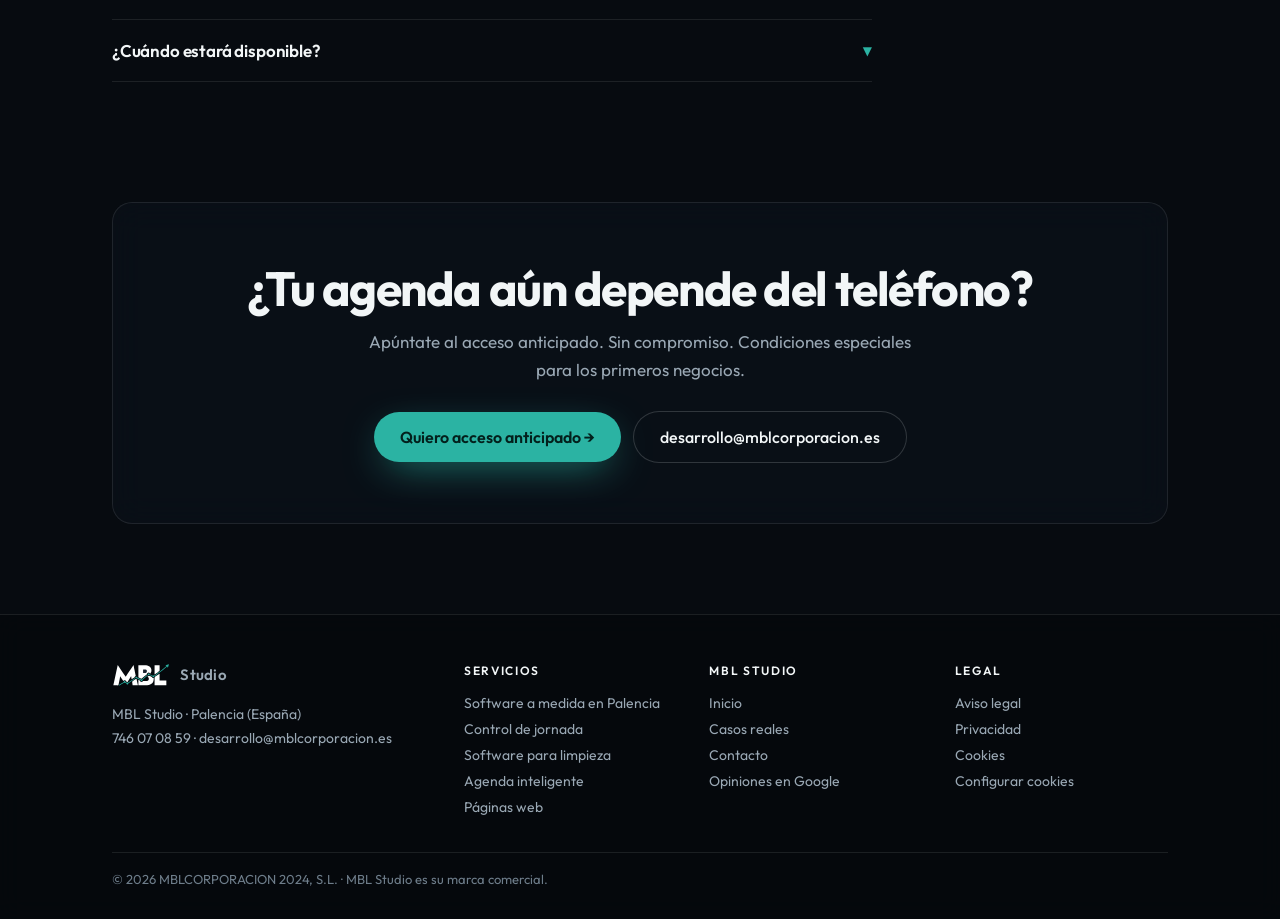
==== commit 9f429bda: "site: new phone number +34 746 07 08 59 (tel, WhatsApp, structured data, legal pages) Co-Authored-By" ====
--- a/agenda-inteligente/index.html
+++ b/agenda-inteligente/index.html
@@ -6,7 +6,9 @@
   <title>Agenda Inteligente para Empresas | MBL Studio</title>
   <meta name="description" content="Software de agenda de citas para empresas: reservas online 24/7, recordatorios automáticos, sin llamadas ni papel. Acceso anticipado disponible. MBL Studio." />
   <link rel="canonical" href="https://mblcorporacion.es/agenda-inteligente/" />
-  <link rel="icon" type="image/png" href="/og-image.png" />
+  <link rel="icon" type="image/svg+xml" href="/favicon.svg" />
+  <link rel="icon" type="image/png" sizes="48x48" href="/favicon-48.png" />
+  <link rel="apple-touch-icon" href="/apple-touch-icon.png" />
   <link rel="preconnect" href="https://fonts.googleapis.com">
   <link rel="preconnect" href="https://fonts.gstatic.com" crossorigin>
   <link href="https://fonts.googleapis.com/css2?family=Outfit:wght@300;400;500;600;700;800;900&family=DM+Serif+Display:ital@0;1&display=swap" rel="stylesheet">
@@ -482,7 +484,7 @@
     <div class="footer-grid">
       <div class="footer-about">
         <a class="brand" href="/" aria-label="MBL Studio"><span class="brand-logo" data-logo></span><span class="brand-name">Studio</span></a>
-        <address class="footer-nap">MBL Studio · Palencia (España)<br><a href="tel:+34686579082">686 57 90 82</a> · <a href="mailto:desarrollo@mblcorporacion.es">desarrollo@mblcorporacion.es</a></address>
+        <address class="footer-nap">MBL Studio · Palencia (España)<br><a href="tel:+34746070859">746 07 08 59</a> · <a href="mailto:desarrollo@mblcorporacion.es">desarrollo@mblcorporacion.es</a></address>
       </div>
       <div class="footer-col">
         <p class="footer-title">Servicios</p>
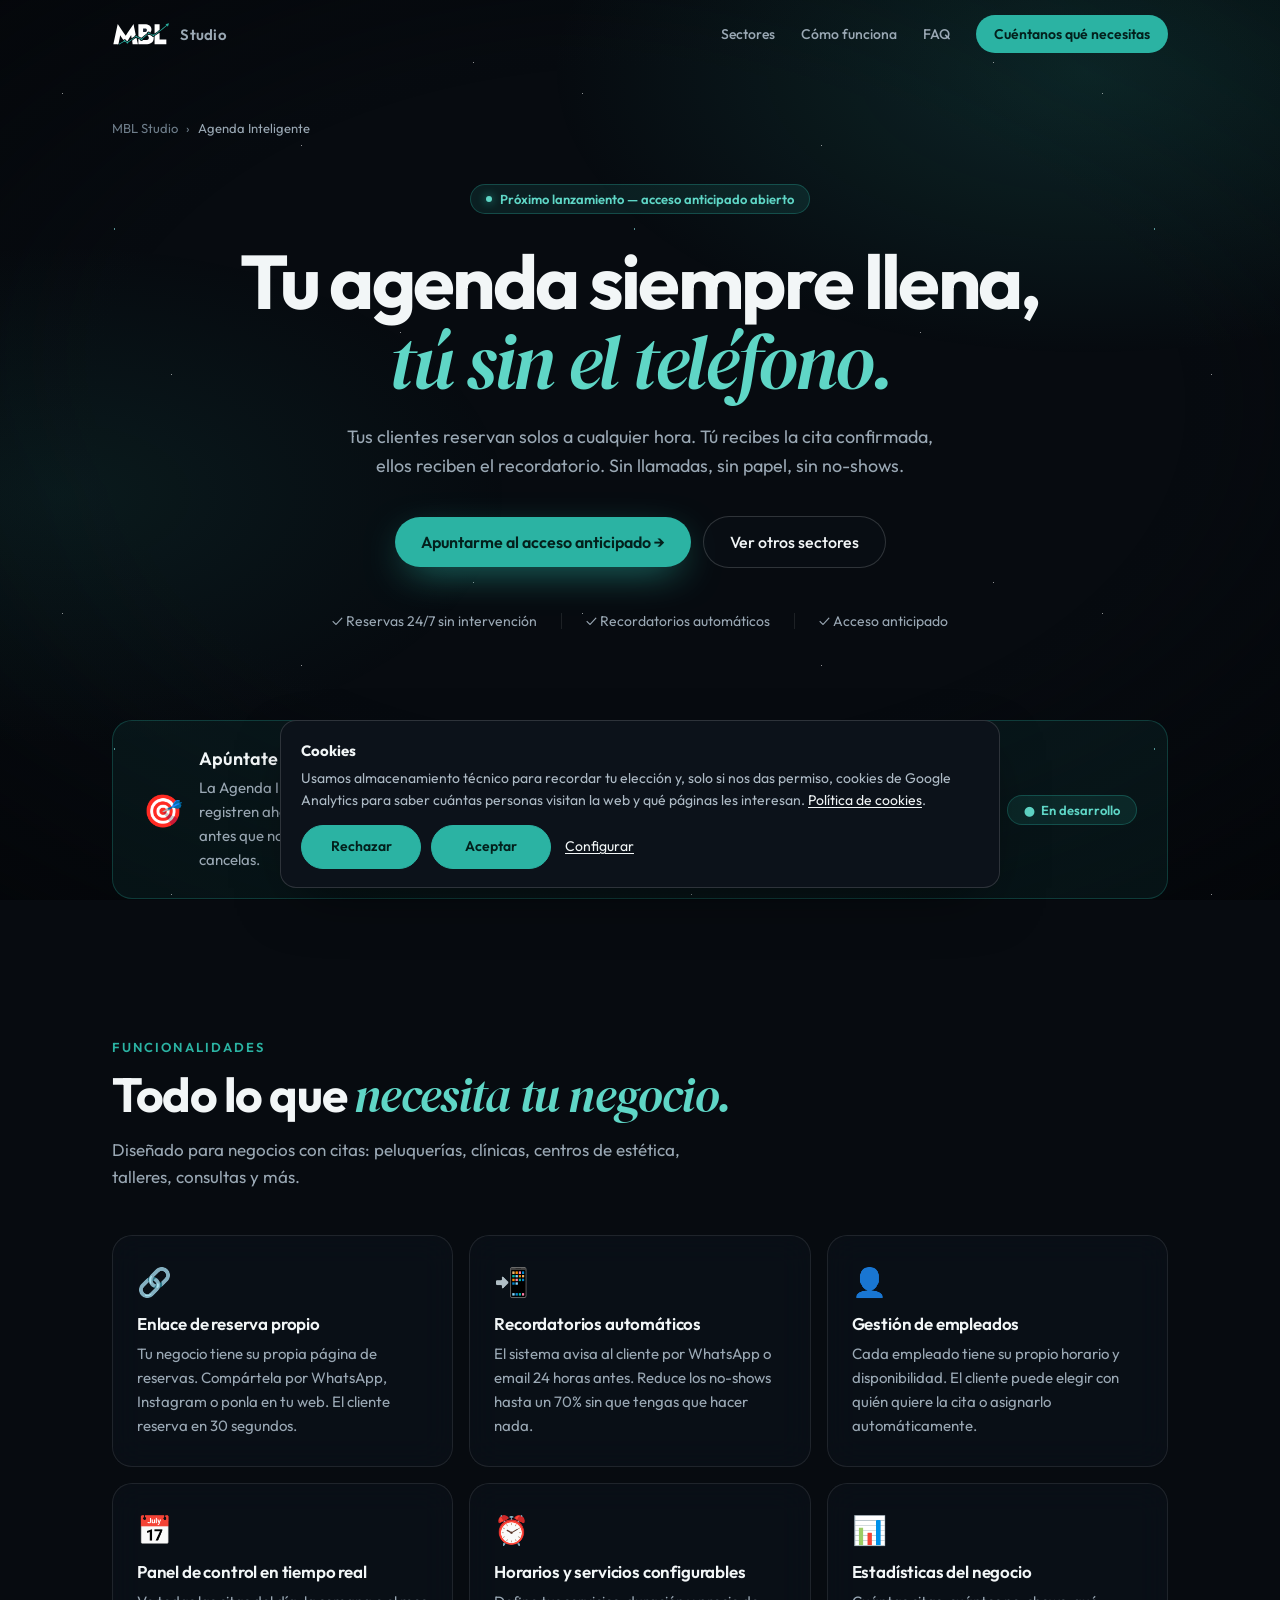
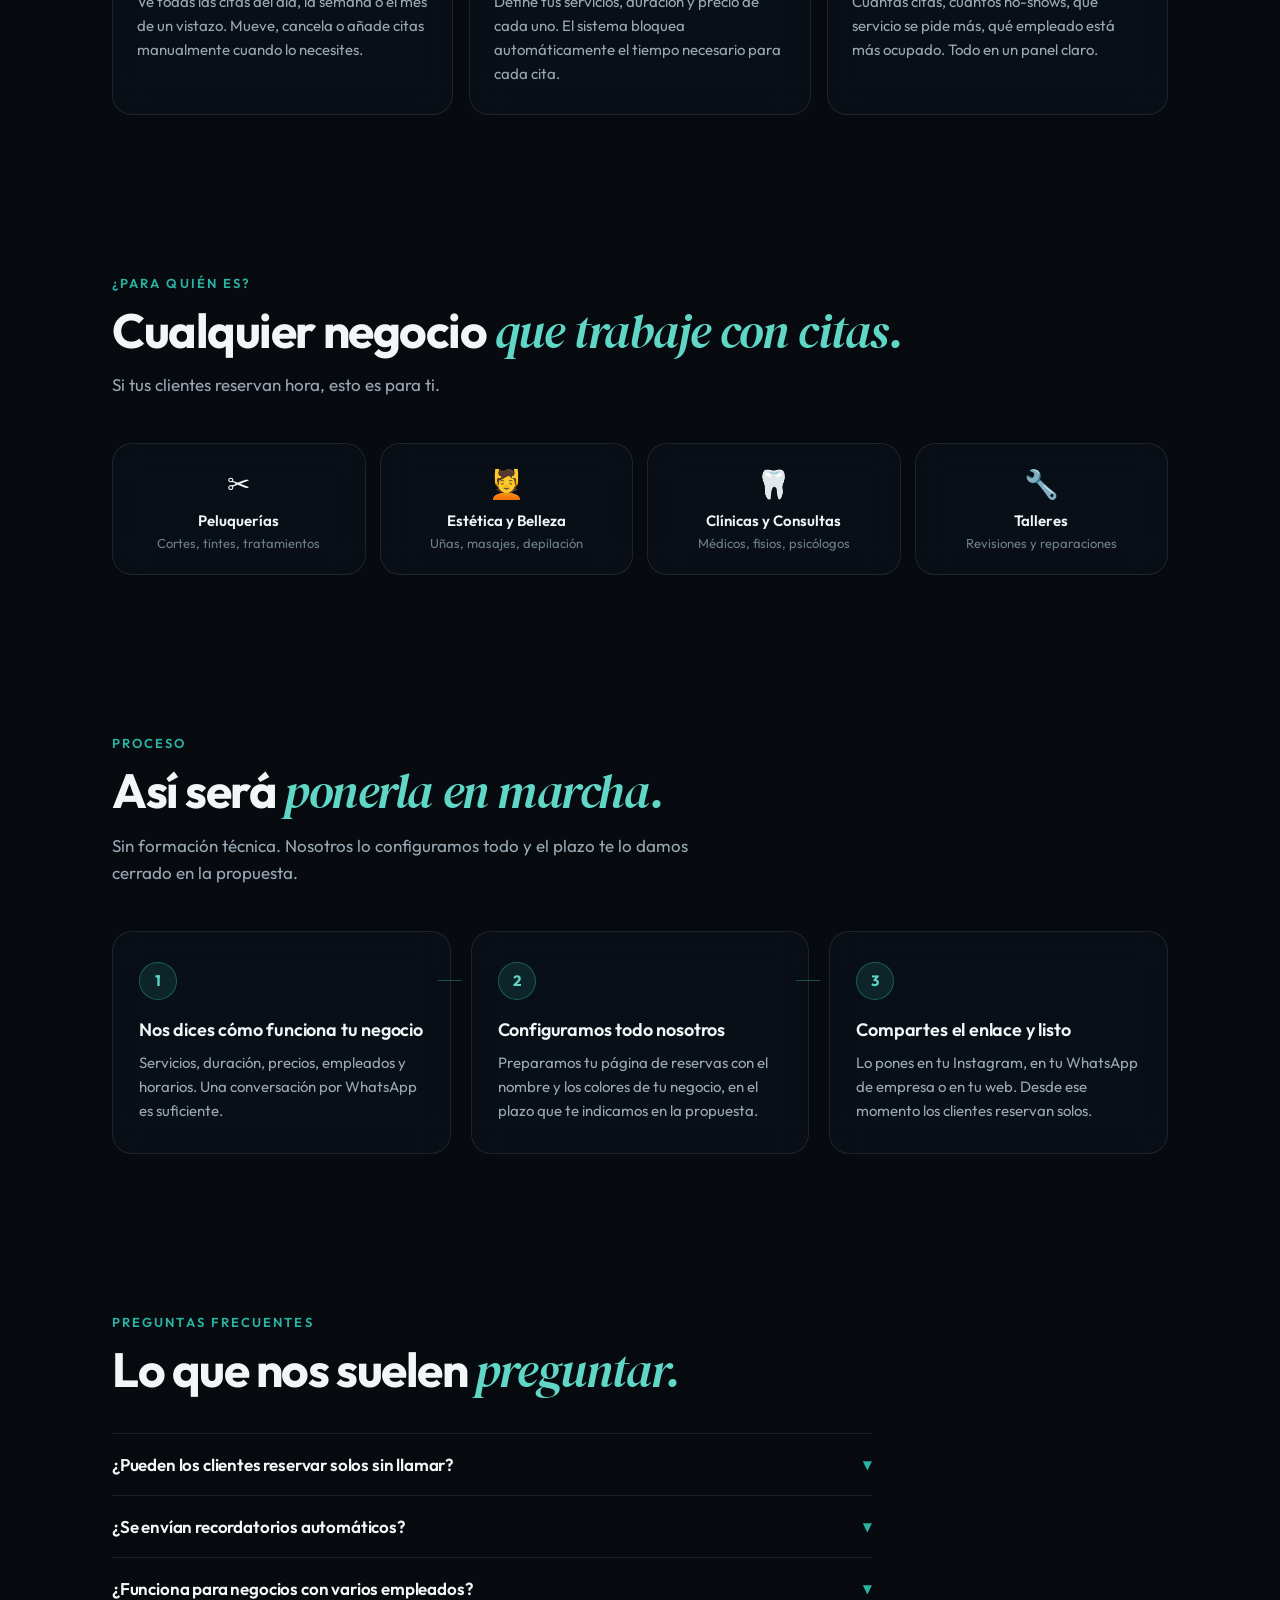
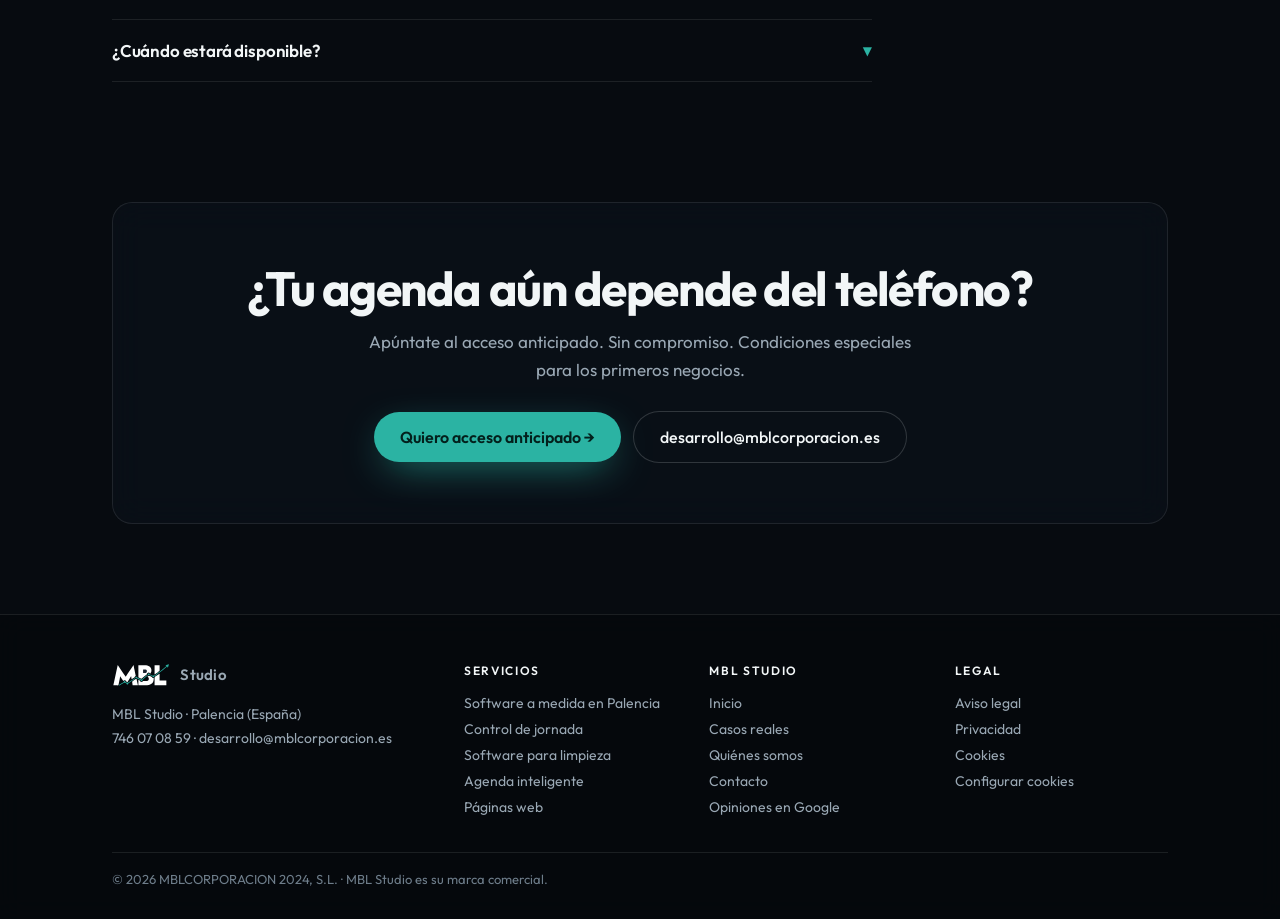
==== commit 73c1b186: "quienes-somos: about page (story, team, how we work), linked in footers, sitemap, redirects and llms" ====
--- a/agenda-inteligente/index.html
+++ b/agenda-inteligente/index.html
@@ -498,6 +498,7 @@
         <p class="footer-title">MBL Studio</p>
         <a href="/">Inicio</a>
         <a href="/casos/">Casos reales</a>
+        <a href="/quienes-somos/">Quiénes somos</a>
         <a href="/contacto/">Contacto</a>
         <a href="https://share.google/ra83VbyMqOb64w9Xh" target="_blank" rel="noopener">Opiniones en Google</a>
       </div>
